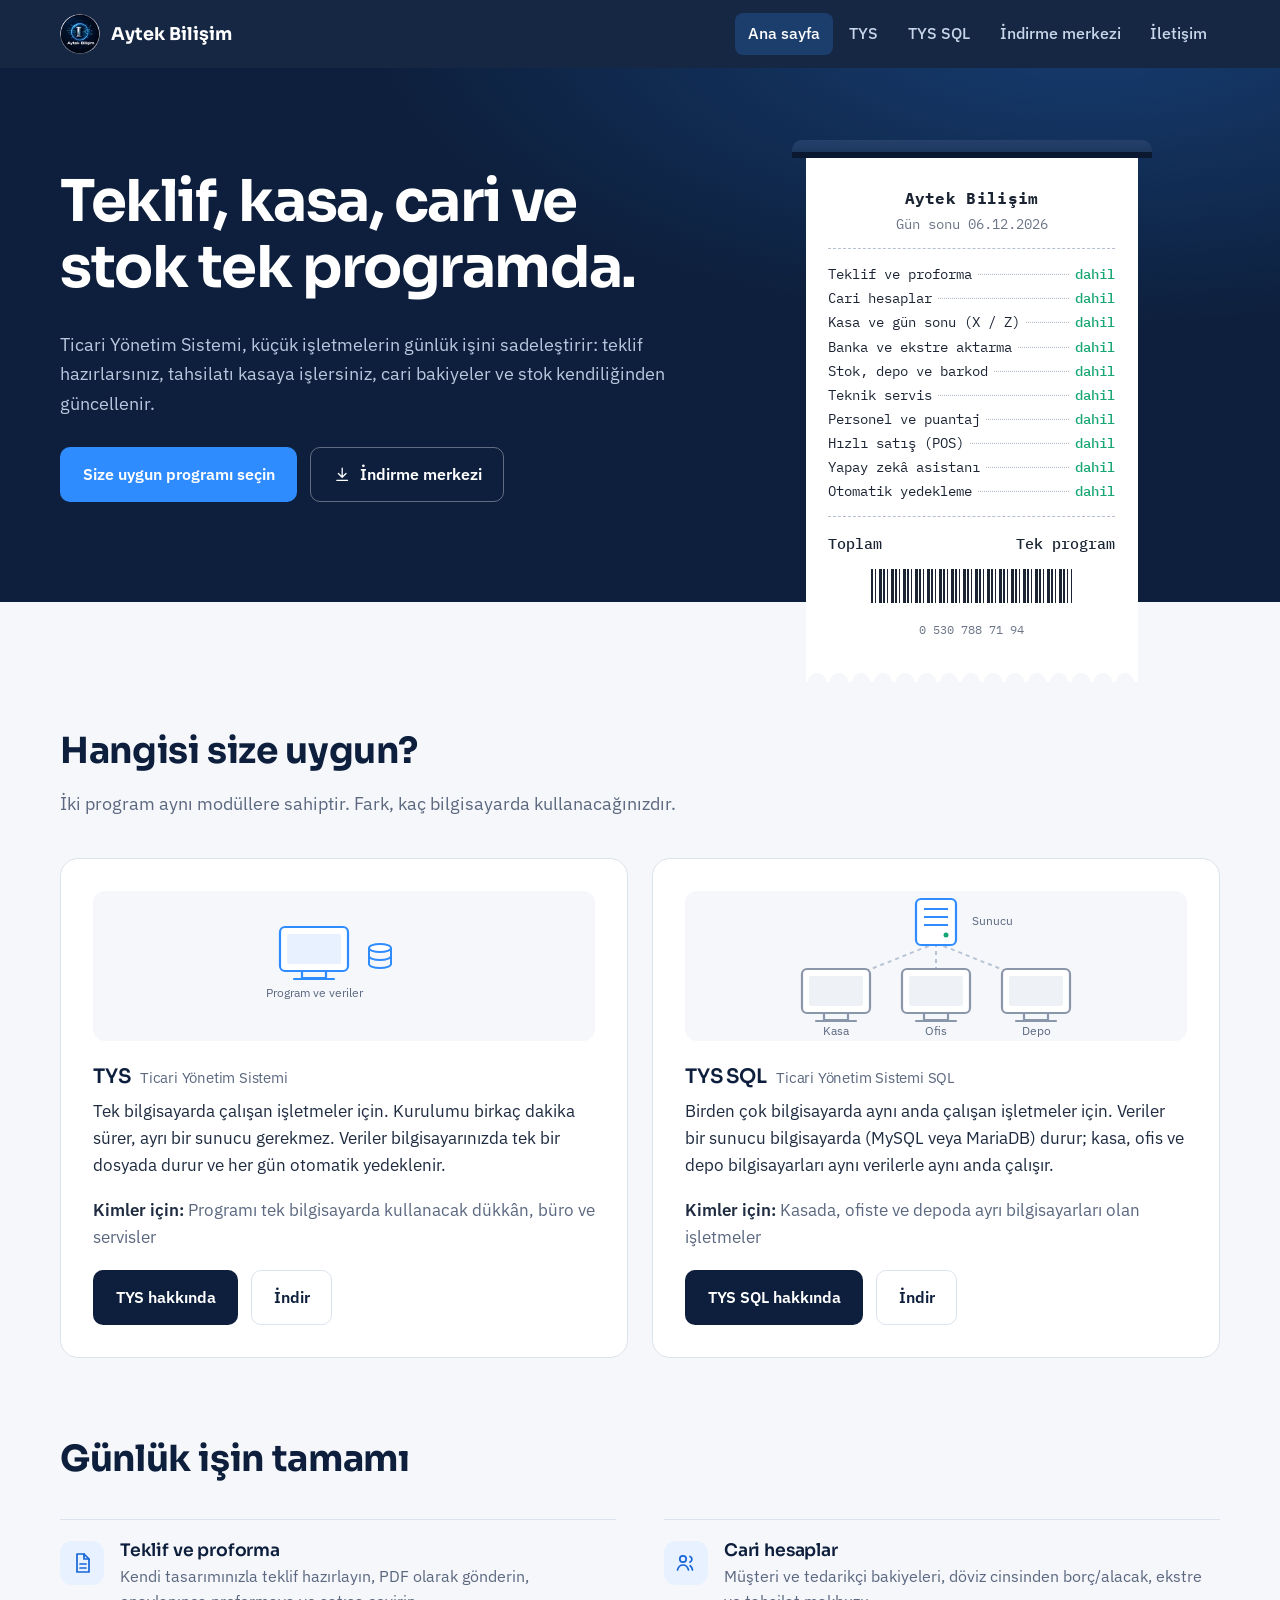
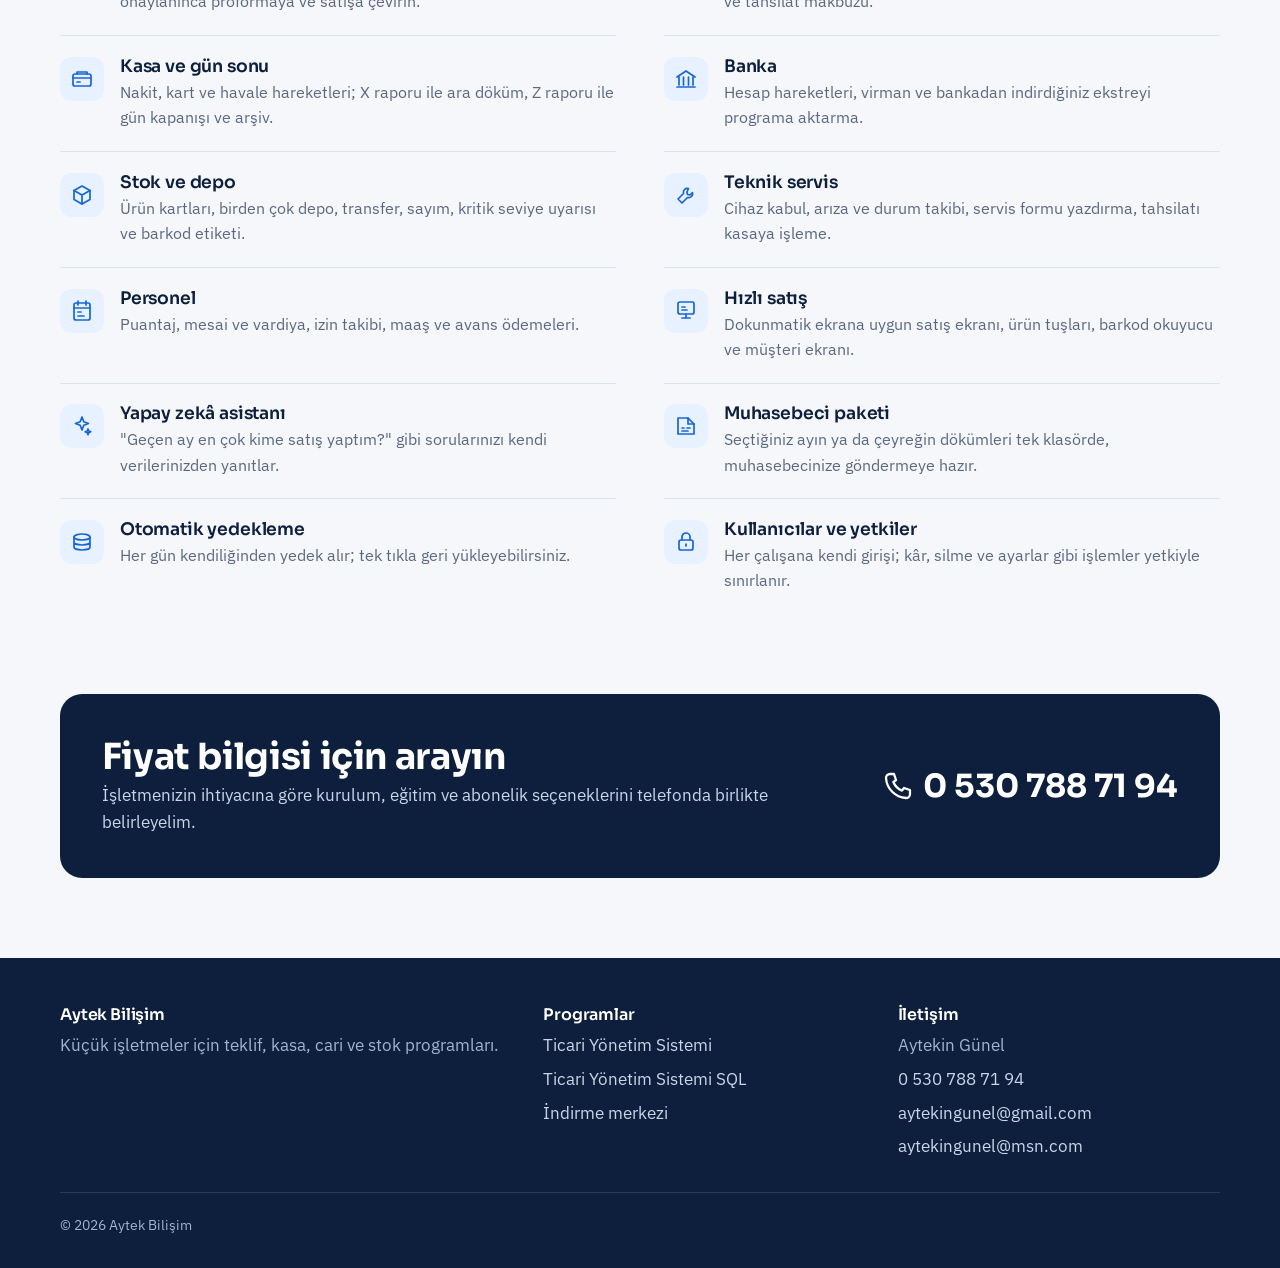
==== index.html @ d5626359 "Add files via upload" ====
<!DOCTYPE html>
<html lang="tr">
<head>
<meta charset="utf-8">
<meta name="viewport" content="width=device-width, initial-scale=1">
<title>Aytek Bilişim · TYS ve TYS SQL</title>
<meta name="description" content="Küçük işletmeler için teklif, cari, kasa, banka, stok, teknik servis ve personel programı. Tek bilgisayar için TYS, birden çok bilgisayar için TYS SQL.">
<meta property="og:title" content="Aytek Bilişim · TYS ve TYS SQL">
<meta property="og:description" content="Küçük işletmeler için teklif, cari, kasa, banka, stok, teknik servis ve personel programı. Tek bilgisayar için TYS, birden çok bilgisayar için TYS SQL.">
<meta property="og:image" content="assets/img/aytek-logo.webp">
<link rel="icon" href="assets/img/favicon.png">
<link rel="preconnect" href="https://fonts.googleapis.com">
<link rel="preconnect" href="https://fonts.gstatic.com" crossorigin>
<link href="https://fonts.googleapis.com/css2?family=IBM+Plex+Mono:wght@400;500&family=IBM+Plex+Sans:wght@400;500;600&family=Sora:wght@600;700&display=swap" rel="stylesheet">
<link rel="stylesheet" href="assets/css/site.css">
</head>
<body data-sayfa="ana">
<a class="gizli" href="#icerik">İçeriğe geç</a>
<header class="ust" id="ust"></header>
<main id="icerik"><div class="kap durum-kutu">Yükleniyor…</div></main>
<footer class="alt-bilgi" id="alt"></footer>
<script src="assets/js/site.js"></script>
</body>
</html>
---- assets/css/site.css ----
/* Aytek Bilişim — TYS / TYS SQL tanıtım sitesi
   Renkler logodan: lacivert zemin, parıltı mavisi, çelik çember. */
:root {
  --murekkep: #0D1F3C;      /* koyu lacivert: başlıklar, giriş zemini */
  --murekkep-2: #16305A;
  --mavi: #2F8CFF;          /* logo parıltısı: bağlantılar, vurgu */
  --mavi-koyu: #1665D8;
  --celik: #8A97AA;         /* logo çemberi: ikincil metin, çizgiler */
  --kagit: #F5F7FA;         /* sayfa zemini */
  --beyaz: #FFFFFF;
  --onay: #17A673;
  --cizgi: #DDE3EC;
  --metin: #1E2B40;
  --soluk: #5B6880;

  --baslik: "Sora", "Segoe UI", system-ui, sans-serif;
  --govde: "IBM Plex Sans", "Segoe UI", system-ui, sans-serif;
  --fis: "IBM Plex Mono", "Consolas", ui-monospace, monospace;

  --olcek-1: clamp(2.1rem, 1.4rem + 3vw, 3.6rem);   /* giriş başlığı */
  --olcek-2: clamp(1.6rem, 1.2rem + 1.6vw, 2.25rem);/* bölüm başlığı */
  --olcek-3: 1.25rem;
  --sutun: 1160px;
}

*, *::before, *::after { box-sizing: border-box; }
html { scroll-behavior: smooth; }
body {
  margin: 0; background: var(--kagit); color: var(--metin);
  font-family: var(--govde); font-size: 1.0625rem; line-height: 1.6;
  -webkit-font-smoothing: antialiased;
}
img { max-width: 100%; display: block; }
a { color: var(--mavi-koyu); text-underline-offset: 3px; }
a:hover { color: var(--murekkep); }
:focus-visible { outline: 3px solid var(--mavi); outline-offset: 3px; border-radius: 4px; }
h1, h2, h3 { font-family: var(--baslik); color: var(--murekkep); line-height: 1.15; margin: 0 0 .5em; letter-spacing: -.01em; }
h1 { font-size: var(--olcek-1); font-weight: 700; letter-spacing: -.025em; }
h2 { font-size: var(--olcek-2); font-weight: 700; }
h3 { font-size: var(--olcek-3); font-weight: 600; }
p { margin: 0 0 1em; max-width: 68ch; }
.kap { width: min(100% - 2.5rem, var(--sutun)); margin-inline: auto; }
.gizli { position: absolute !important; width: 1px; height: 1px; overflow: hidden; clip: rect(0 0 0 0); }

/* ── Üst menü ─────────────────────────────────────────── */
.ust { position: sticky; top: 0; z-index: 20; background: rgba(13, 31, 60, .96); backdrop-filter: blur(8px); }
.ust .kap { display: flex; align-items: center; gap: 1.5rem; min-height: 68px; }
.marka { display: flex; align-items: center; gap: .7rem; color: #fff; text-decoration: none; font-family: var(--baslik); font-weight: 700; font-size: 1.1rem; }
.marka img { width: 40px; height: 40px; border-radius: 50%; }
.marka:hover { color: #fff; }
.menu { margin-left: auto; display: flex; gap: .25rem; list-style: none; padding: 0; margin-block: 0; }
.menu a { display: block; color: #C9D6EA; text-decoration: none; padding: .5rem .8rem; border-radius: 8px; font-weight: 500; font-size: .98rem; }
.menu a:hover { color: #fff; background: rgba(255,255,255,.08); }
.menu a[aria-current="page"] { color: #fff; background: rgba(47,140,255,.22); }
.menu-ac { display: none; margin-left: auto; background: none; border: 1px solid rgba(255,255,255,.3); color: #fff; border-radius: 8px; padding: .45rem .8rem; font: inherit; cursor: pointer; }

/* ── Giriş (ana sayfa): koyu zemin + fiş ─────────────── */
.giris { background: radial-gradient(1200px 520px at 85% -10%, rgba(47,140,255,.28), transparent 60%), var(--murekkep); color: #DCE6F5; overflow-x: clip; }
.giris .kap { display: grid; grid-template-columns: 1.1fr .9fr; gap: 3.5rem; align-items: center; padding-block: 4.5rem 0; }
.giris h1 { color: #fff; max-width: 15ch; }
.giris p { font-size: 1.15rem; color: #B9C8DF; }
.giris .dugmeler { display: flex; flex-wrap: wrap; gap: .8rem; margin-top: 1.8rem; padding-bottom: 4.5rem; }

.dugme { display: inline-flex; align-items: center; gap: .55rem; padding: .85rem 1.35rem; border-radius: 10px; font-weight: 600; text-decoration: none; border: 1.5px solid transparent; font-size: 1rem; }
.dugme-ana { background: var(--mavi); color: #fff; }
.dugme-ana:hover { background: #4C9DFF; color: #fff; }
.dugme-hayalet { color: #fff; border-color: rgba(255,255,255,.35); }
.dugme-hayalet:hover { color: #fff; border-color: #fff; }
.dugme-acik { background: var(--murekkep); color: #fff; }
.dugme-acik:hover { background: var(--murekkep-2); color: #fff; }
.dugme-cizgi { color: var(--murekkep); border-color: var(--cizgi); background: #fff; }
.dugme-cizgi:hover { border-color: var(--murekkep); color: var(--murekkep); }
.dugme svg { width: 1.15em; height: 1.15em; }

/* Fiş yazıcısı ağzı ve fiş */
/* Fiş yazıcının ağzından sarkar ve alttaki açık zemine taşar: tırtıklı kenar yırtık kâğıt gibi görünür */
.yazici { position: relative; z-index: 2; align-self: end; justify-self: center; width: min(100%, 360px); margin-bottom: -80px; }
.yazici::before { content: ""; display: block; height: 18px; border-radius: 10px 10px 0 0; background: linear-gradient(#24406B, #1A3358); box-shadow: inset 0 -6px 0 #0A1830; }
.fis {
  position: relative; margin: 0 14px; padding: 1.6rem 1.4rem 2.6rem; background: #fff; color: #1B2433;
  font-family: var(--fis); font-size: .86rem; line-height: 1.75;
  --dis: 9px;
  -webkit-mask: radial-gradient(circle var(--dis) at 50% 100%, transparent 98%, #000) 0 100% / 22px 100% repeat-x;
          mask: radial-gradient(circle var(--dis) at 50% 100%, transparent 98%, #000) 0 100% / 22px 100% repeat-x;
  box-shadow: 0 30px 60px -20px rgba(0,0,0,.5);
  transform-origin: top center;
}
.fis-ust { text-align: center; border-bottom: 1px dashed #B7C0CE; padding-bottom: .8rem; margin-bottom: .8rem; }
.fis-ust strong { display: block; font-size: 1rem; letter-spacing: .02em; }
.fis-ust span { color: #6B7587; }
.fis-satir { display: flex; align-items: baseline; gap: .4rem; }
.fis-satir .ad { white-space: nowrap; overflow: hidden; text-overflow: ellipsis; }
.fis-satir .noktalar { flex: 1; border-bottom: 1.5px dotted #A9B3C2; transform: translateY(-.3em); min-width: 1rem; }
.fis-satir .deger { color: var(--onay); font-weight: 500; }
.fis-toplam { display: flex; justify-content: space-between; border-top: 1px dashed #B7C0CE; margin-top: .8rem; padding-top: .8rem; font-weight: 500; font-size: .95rem; }
.fis-alt { text-align: center; margin-top: 1rem; color: #6B7587; font-size: .78rem; }
.barkod { height: 34px; margin: .8rem auto 0; width: 70%; background: repeating-linear-gradient(90deg, #1B2433 0 2px, transparent 2px 4px, #1B2433 4px 5px, transparent 5px 8px, #1B2433 8px 11px, transparent 11px 12px); }

@media (prefers-reduced-motion: no-preference) {
  .fis { animation: yazdir 1.6s cubic-bezier(.2,.7,.2,1) .2s both; }
  @keyframes yazdir { from { clip-path: inset(0 0 100% 0); transform: translateY(-12px); } to { clip-path: inset(0 0 0 0); transform: none; } }
}

/* ── Bölümler ─────────────────────────────────────────── */
.bolum { padding-block: 5rem; }
.giris + .bolum { padding-top: 8rem; }
.bolum-fiyat { padding-top: 0; }
.bolum-baslik { max-width: 46rem; margin-bottom: 2.5rem; }
.bolum-baslik p { color: var(--soluk); font-size: 1.1rem; }

/* Hangisi size uygun: iki ürün, çizimle */
.secim { display: grid; grid-template-columns: 1fr 1fr; gap: 1.5rem; }
.secenek { background: #fff; border: 1px solid var(--cizgi); border-radius: 18px; padding: 2rem; display: flex; flex-direction: column; }
.secenek-cizim { height: 150px; margin-bottom: 1.5rem; border-radius: 12px; background: var(--kagit); display: grid; place-items: center; }
.secenek-cizim svg { width: 100%; height: 100%; }
.secenek .uygun { color: var(--soluk); margin-bottom: 1.2rem; }
.secenek .uygun b { color: var(--metin); font-weight: 600; }
.secenek .alt { margin-top: auto; display: flex; gap: .8rem; flex-wrap: wrap; }
.urun-ad { display: flex; align-items: baseline; gap: .6rem; }
.urun-ad small { font-family: var(--govde); font-weight: 400; color: var(--soluk); font-size: .95rem; }

/* Modüller: iki sütunlu sade liste, simgeli */
.moduller { display: grid; grid-template-columns: repeat(2, 1fr); gap: 0 3rem; }
.modul { display: grid; grid-template-columns: 44px 1fr; gap: 1rem; padding: 1.3rem 0; border-top: 1px solid var(--cizgi); }
.modul-simge { width: 44px; height: 44px; border-radius: 12px; background: #E8F1FF; color: var(--mavi-koyu); display: grid; place-items: center; }
.modul-simge svg { width: 24px; height: 24px; }
.modul h3 { font-size: 1.08rem; margin-bottom: .2rem; }
.modul p { color: var(--soluk); margin: 0; font-size: .98rem; }

/* Fiyat bandı */
.fiyat { background: var(--murekkep); color: #C9D6EA; border-radius: 22px; padding: 2.6rem; display: grid; grid-template-columns: 1fr auto; gap: 2rem; align-items: center; }
.fiyat h2 { color: #fff; margin-bottom: .3rem; }
.fiyat p { margin: 0; }
.fiyat .tel { font-family: var(--baslik); font-size: clamp(1.4rem, 1rem + 1.5vw, 2rem); font-weight: 700; color: #fff; text-decoration: none; white-space: nowrap; display: inline-flex; align-items: center; gap: .6rem; }
.fiyat .tel:hover { color: #9CC6FF; }
.fiyat .tel svg { width: 1em; height: 1em; }

/* ── Ürün sayfası ─────────────────────────────────────── */
.urun-giris { background: var(--murekkep); color: #C9D6EA; }
.urun-giris .kap { display: grid; grid-template-columns: 1fr 340px; gap: 3rem; align-items: center; padding-block: 3.8rem; }
.urun-giris h1 { color: #fff; margin-bottom: .2rem; }
.urun-giris .tam { color: #9FB4D3; font-size: 1.1rem; margin-bottom: 1rem; }
.urun-giris .slogan { color: #fff; font-size: 1.25rem; font-weight: 500; }
.urun-giris .dugmeler { display: flex; gap: .8rem; flex-wrap: wrap; margin-top: 1.6rem; }
.urun-giris .secenek-cizim { background: rgba(255,255,255,.06); height: 200px; margin: 0; }

.ozellikler { display: grid; grid-template-columns: repeat(3, 1fr); gap: 2.5rem; }
.ozellik h3 { padding-bottom: .6rem; border-bottom: 2px solid var(--murekkep); }
.ozellik ul { list-style: none; padding: 0; margin: 0; }
.ozellik li { position: relative; padding: .55rem 0 .55rem 1.8rem; border-bottom: 1px solid var(--cizgi); }
.ozellik li::before { content: ""; position: absolute; left: 0; top: .95rem; width: 1.05rem; height: .6rem; border-left: 2.5px solid var(--onay); border-bottom: 2.5px solid var(--onay); transform: rotate(-45deg); }

.iki-sutun { display: grid; grid-template-columns: 1fr 1fr; gap: 3rem; align-items: start; }
.gereksinim { background: #fff; border: 1px solid var(--cizgi); border-radius: 16px; padding: 1.8rem; }
.gereksinim ul { margin: 0; padding-left: 1.2rem; }
.gereksinim li { margin: .35rem 0; }
.sss details { border-bottom: 1px solid var(--cizgi); }
.sss summary { cursor: pointer; padding: 1rem 2rem 1rem 0; font-weight: 600; color: var(--murekkep); list-style: none; position: relative; }
.sss summary::-webkit-details-marker { display: none; }
.sss summary::after { content: "+"; position: absolute; right: .2rem; top: .75rem; font-size: 1.4rem; color: var(--mavi-koyu); transition: transform .2s; }
.sss details[open] summary::after { transform: rotate(45deg); }
.sss details p { color: var(--soluk); margin: 0 0 1rem; }

.galeri { display: grid; grid-template-columns: repeat(auto-fill, minmax(260px, 1fr)); gap: 1.2rem; }
.galeri figure { margin: 0; background: #fff; border: 1px solid var(--cizgi); border-radius: 14px; overflow: hidden; }
.galeri img { width: 100%; aspect-ratio: 16 / 10; object-fit: cover; cursor: zoom-in; }
.galeri figcaption { padding: .7rem 1rem; color: var(--soluk); font-size: .95rem; }
.videolar { display: grid; grid-template-columns: repeat(auto-fill, minmax(420px, 1fr)); gap: 1.4rem; }
.video { margin: 0; background: #fff; border: 1px solid var(--cizgi); border-radius: 14px; overflow: hidden; }
.video-kutu { position: relative; aspect-ratio: 16 / 9; background: var(--murekkep); }
.video-kutu iframe, .video-kutu video { position: absolute; inset: 0; width: 100%; height: 100%; border: 0; }
.video figcaption { padding: .7rem 1rem; color: var(--soluk); font-size: .95rem; }
@media (max-width: 520px) { .videolar { grid-template-columns: 1fr; } }
.buyuk { position: fixed; inset: 0; background: rgba(8,16,32,.88); display: grid; place-items: center; z-index: 50; padding: 2rem; cursor: zoom-out; }
.buyuk img { max-height: 90vh; border-radius: 10px; }

/* ── İndirme merkezi ──────────────────────────────────── */
.sayfa-baslik { background: var(--murekkep); color: #C9D6EA; padding-block: 3.2rem; }
.sayfa-baslik h1 { color: #fff; }
.sayfa-baslik p { margin: 0; font-size: 1.1rem; }
.indirme-grup + .indirme-grup { margin-top: 3rem; }
.indirme-grup h2 { display: flex; align-items: center; gap: .8rem; }
.indirme-grup h2 img { width: 40px; height: 40px; }
.indirme { display: grid; grid-template-columns: 52px 1fr auto; gap: 1.2rem; align-items: center; background: #fff; border: 1px solid var(--cizgi); border-radius: 14px; padding: 1.2rem 1.4rem; }
.indirme + .indirme { margin-top: .8rem; }
.indirme-simge { width: 52px; height: 52px; border-radius: 12px; display: grid; place-items: center; background: #E8F1FF; color: var(--mavi-koyu); }
.indirme-simge svg { width: 26px; height: 26px; }
.indirme h3 { margin: 0 0 .15rem; font-size: 1.1rem; }
.indirme p { margin: 0; color: var(--soluk); font-size: .97rem; }
.indirme .surum { display: inline-block; margin-left: .5rem; font-size: .85rem; font-weight: 500; color: var(--mavi-koyu); background: #E8F1FF; padding: .05rem .5rem; border-radius: 6px; vertical-align: .1em; }
.yakinda { color: var(--soluk); font-style: italic; white-space: nowrap; }

.surumler { list-style: none; padding: 0; margin: 0; border-left: 2px solid var(--cizgi); }
.surumler > li { position: relative; padding: 0 0 2rem 1.8rem; }
.surumler > li::before { content: ""; position: absolute; left: -7px; top: .45rem; width: 12px; height: 12px; border-radius: 50%; background: var(--mavi); box-shadow: 0 0 0 4px var(--kagit); }
.surumler h3 { margin-bottom: .2rem; }
.surumler .tarih { color: var(--soluk); font-size: .95rem; margin-bottom: .5rem; }
.surumler ul { margin: 0; padding-left: 1.2rem; }
.surumler ul li { margin: .25rem 0; }

/* ── İletişim ─────────────────────────────────────────── */
.iletisim { display: grid; grid-template-columns: auto 1fr; gap: 2.5rem; align-items: center; background: #fff; border: 1px solid var(--cizgi); border-radius: 22px; padding: 2.5rem; }
.iletisim img { width: 150px; height: 150px; border-radius: 50%; box-shadow: 0 10px 30px -10px rgba(13,31,60,.5); }
.iletisim .kisi { font-size: 1.15rem; color: var(--soluk); margin-bottom: 1.2rem; }
.iletisim ul { list-style: none; padding: 0; margin: 0; display: grid; gap: .8rem; }
.iletisim li a { display: inline-flex; align-items: center; gap: .7rem; font-size: 1.1rem; text-decoration: none; font-weight: 500; }
.iletisim li svg { width: 22px; height: 22px; color: var(--mavi-koyu); }

/* ── Alt bilgi ────────────────────────────────────────── */
.alt-bilgi { background: var(--murekkep); color: #9FB4D3; padding-block: 3rem 2rem; }
.alt-bilgi .kap { display: grid; grid-template-columns: 1.4fr 1fr 1fr; gap: 2rem; }
.alt-bilgi h3 { color: #fff; font-size: 1rem; }
.alt-bilgi a { color: #C9D6EA; text-decoration: none; }
.alt-bilgi a:hover { color: #fff; text-decoration: underline; }
.alt-bilgi ul { list-style: none; padding: 0; margin: 0; display: grid; gap: .4rem; }
.alt-bilgi .telif { grid-column: 1 / -1; border-top: 1px solid rgba(255,255,255,.12); padding-top: 1.2rem; font-size: .9rem; }

/* ── Yükleniyor / hata ───────────────────────────────── */
.durum-kutu { padding: 3rem 0; color: var(--soluk); }

/* ── Mobil ────────────────────────────────────────────── */
@media (max-width: 900px) {
  .giris .kap, .urun-giris .kap, .secim, .iki-sutun, .fiyat, .iletisim { grid-template-columns: 1fr; }
  .giris .kap { padding-top: 3rem; gap: 2rem; }
  .giris .dugmeler { padding-bottom: 0; }
  .yazici { margin-top: 1rem; margin-bottom: -60px; }
  .giris + .bolum { padding-top: 6rem; }
  .moduller, .ozellikler { grid-template-columns: 1fr; }
  .alt-bilgi .kap { grid-template-columns: 1fr; }
  .menu-ac { display: inline-block; }
  .menu { display: none; position: absolute; top: 68px; left: 0; right: 0; flex-direction: column; background: var(--murekkep); padding: .8rem 1.2rem 1.2rem; }
  .menu.acik { display: flex; }
  .indirme { grid-template-columns: 44px 1fr; }
  .indirme .dugme, .indirme .yakinda { grid-column: 1 / -1; justify-self: start; }
  .iletisim { text-align: left; }
}
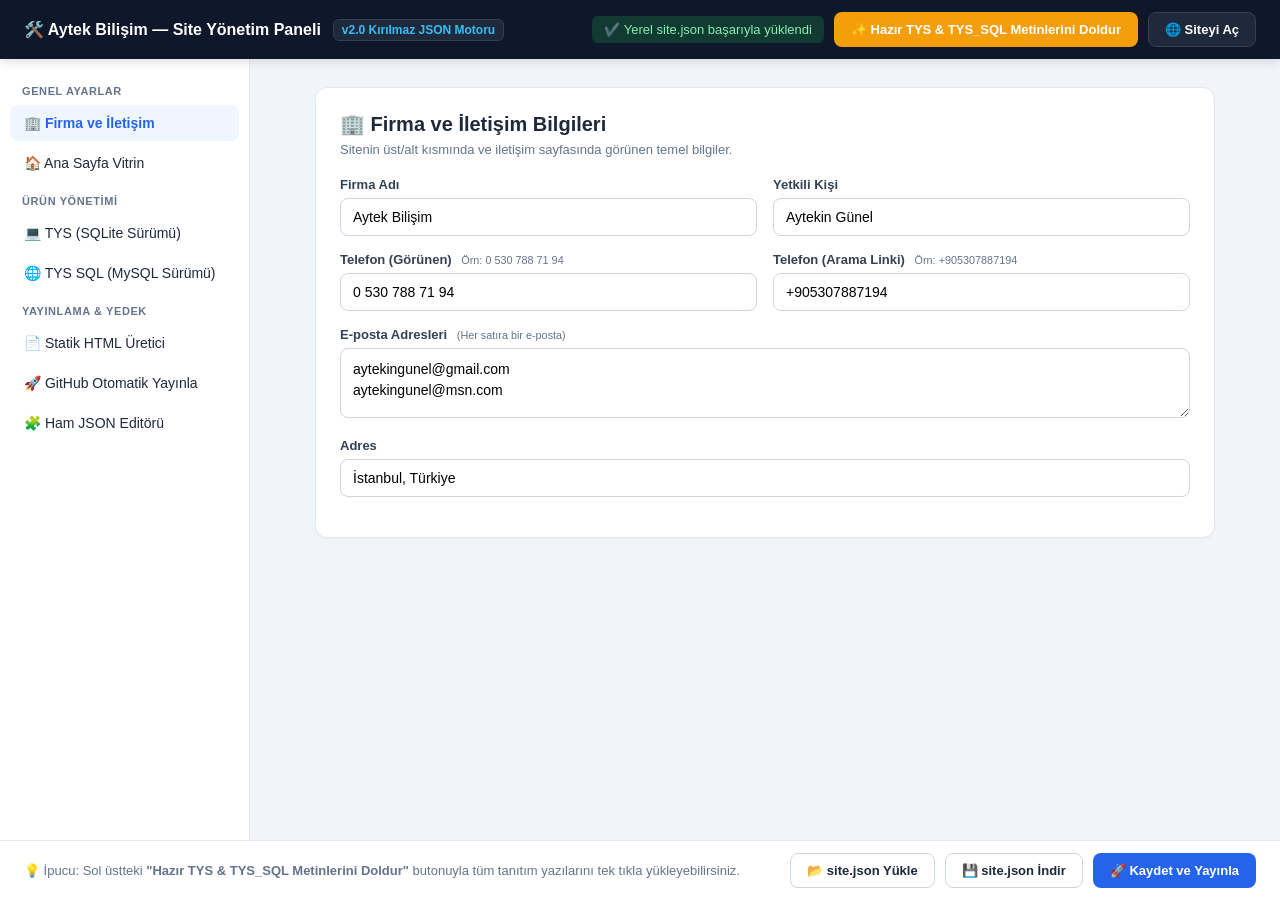
==== commit 08fc3135: "Update index.html" ====
--- a/index.html
+++ b/index.html
@@ -1,24 +1,902 @@
 <!DOCTYPE html>
 <html lang="tr">
 <head>
-<meta charset="utf-8">
-<meta name="viewport" content="width=device-width, initial-scale=1">
-<title>Aytek Bilişim · TYS ve TYS SQL</title>
-<meta name="description" content="Küçük işletmeler için teklif, cari, kasa, banka, stok, teknik servis ve personel programı. Tek bilgisayar için TYS, birden çok bilgisayar için TYS SQL.">
-<meta property="og:title" content="Aytek Bilişim · TYS ve TYS SQL">
-<meta property="og:description" content="Küçük işletmeler için teklif, cari, kasa, banka, stok, teknik servis ve personel programı. Tek bilgisayar için TYS, birden çok bilgisayar için TYS SQL.">
-<meta property="og:image" content="assets/img/aytek-logo.webp">
-<link rel="icon" href="assets/img/favicon.png">
-<link rel="preconnect" href="https://fonts.googleapis.com">
-<link rel="preconnect" href="https://fonts.gstatic.com" crossorigin>
-<link href="https://fonts.googleapis.com/css2?family=IBM+Plex+Mono:wght@400;500&family=IBM+Plex+Sans:wght@400;500;600&family=Sora:wght@600;700&display=swap" rel="stylesheet">
-<link rel="stylesheet" href="assets/css/site.css">
+  <meta charset="UTF-8" />
+  <meta name="viewport" content="width=device-width, initial-scale=1.0" />
+  <title>Aytek Bilişim | Gelişmiş Site Yönetim Paneli</title>
+  <style>
+    :root {
+      --bg: #f1f5f9;
+      --card: #ffffff;
+      --nav: #0f172a;
+      --primary: #2563eb;
+      --primary-hover: #1d4ed8;
+      --success: #16a34a;
+      --warning: #d97706;
+      --danger: #dc2626;
+      --text: #1e293b;
+      --muted: #64748b;
+      --border: #e2e8f0;
+    }
+    * { box-sizing: border-box; margin: 0; padding: 0; }
+    body {
+      font-family: -apple-system, BlinkMacSystemFont, "Segoe UI", Roboto, sans-serif;
+      background: var(--bg);
+      color: var(--text);
+      display: flex;
+      flex-direction: column;
+      height: 100vh;
+      overflow: hidden;
+    }
+    /* Üst Bar */
+    header {
+      background: var(--nav);
+      color: #fff;
+      padding: 12px 24px;
+      display: flex;
+      align-items: center;
+      justify-content: space-between;
+      box-shadow: 0 2px 10px rgba(0,0,0,0.15);
+      z-index: 10;
+    }
+    .brand {
+      display: flex;
+      align-items: center;
+      gap: 12px;
+      font-weight: 700;
+      font-size: 16px;
+    }
+    .brand span.badge {
+      background: #1e293b;
+      border: 1px solid #334155;
+      color: #38bdf8;
+      font-size: 12px;
+      padding: 3px 8px;
+      border-radius: 6px;
+    }
+    .top-actions {
+      display: flex;
+      align-items: center;
+      gap: 10px;
+    }
+    #statusBanner {
+      font-size: 13px;
+      padding: 6px 12px;
+      border-radius: 6px;
+      background: #1e293b;
+      color: #cbd5e1;
+    }
+    #statusBanner.ok { background: rgba(22, 163, 74, 0.25); color: #86efac; }
+    #statusBanner.err { background: rgba(220, 38, 38, 0.25); color: #fca5a5; }
+    #statusBanner.warn { background: rgba(217, 119, 6, 0.25); color: #fcd34d; }
+
+    /* Ana Gövde */
+    .workspace {
+      display: flex;
+      flex: 1;
+      overflow: hidden;
+    }
+    /* Sol Menü */
+    aside {
+      width: 250px;
+      background: #fff;
+      border-right: 1px solid var(--border);
+      padding: 16px 10px;
+      display: flex;
+      flex-direction: column;
+      gap: 4px;
+      overflow-y: auto;
+    }
+    .nav-group-title {
+      font-size: 11px;
+      text-transform: uppercase;
+      letter-spacing: 0.6px;
+      color: var(--muted);
+      padding: 10px 12px 4px;
+      font-weight: 700;
+    }
+    .nav-btn {
+      border: none;
+      background: transparent;
+      text-align: left;
+      padding: 10px 14px;
+      border-radius: 8px;
+      font-size: 14px;
+      color: var(--text);
+      cursor: pointer;
+      display: flex;
+      align-items: center;
+      gap: 8px;
+      transition: all 0.15s;
+    }
+    .nav-btn:hover { background: #f8fafc; }
+    .nav-btn.active {
+      background: #eff6ff;
+      color: var(--primary);
+      font-weight: 600;
+    }
+
+    /* İçerik Alanı */
+    main {
+      flex: 1;
+      padding: 28px 36px;
+      overflow-y: auto;
+    }
+    .tab-pane {
+      display: none;
+      max-width: 900px;
+      margin: 0 auto;
+    }
+    .tab-pane.active { display: block; }
+    .card {
+      background: var(--card);
+      border: 1px solid var(--border);
+      border-radius: 12px;
+      padding: 24px;
+      margin-bottom: 20px;
+      box-shadow: 0 1px 3px rgba(0,0,0,0.03);
+    }
+    .card h2 {
+      font-size: 20px;
+      margin-bottom: 6px;
+      display: flex;
+      align-items: center;
+      gap: 8px;
+    }
+    .card p.desc {
+      color: var(--muted);
+      font-size: 13px;
+      margin-bottom: 20px;
+    }
+    .form-group { margin-bottom: 16px; }
+    .form-row {
+      display: grid;
+      grid-template-columns: 1fr 1fr;
+      gap: 16px;
+    }
+    label {
+      display: block;
+      font-weight: 600;
+      font-size: 13px;
+      margin-bottom: 6px;
+      color: #334155;
+    }
+    label small {
+      font-weight: 400;
+      color: var(--muted);
+      margin-left: 6px;
+    }
+    input[type="text"], input[type="password"], textarea {
+      width: 100%;
+      padding: 10px 12px;
+      border: 1px solid #cbd5e1;
+      border-radius: 8px;
+      font-size: 14px;
+      font-family: inherit;
+      transition: border 0.15s;
+    }
+    input:focus, textarea:focus {
+      outline: none;
+      border-color: var(--primary);
+      box-shadow: 0 0 0 3px rgba(37, 99, 235, 0.12);
+    }
+    textarea { resize: vertical; min-height: 110px; line-height: 1.5; }
+    textarea.tall { min-height: 220px; }
+
+    /* Emoji Hızlı Ekleme Çubuğu */
+    .emoji-bar {
+      display: flex;
+      flex-wrap: wrap;
+      gap: 6px;
+      margin-bottom: 8px;
+      background: #f8fafc;
+      padding: 6px 10px;
+      border-radius: 8px;
+      border: 1px dashed #cbd5e1;
+      align-items: center;
+    }
+    .emoji-bar span { font-size: 12px; color: var(--muted); margin-right: 4px; }
+    .emoji-chip {
+      border: 1px solid #e2e8f0;
+      background: #fff;
+      border-radius: 6px;
+      padding: 3px 7px;
+      cursor: pointer;
+      font-size: 14px;
+    }
+    .emoji-chip:hover { background: #eff6ff; border-color: #93c5fd; }
+
+    /* Alt Bar */
+    footer {
+      background: #fff;
+      border-top: 1px solid var(--border);
+      padding: 12px 24px;
+      display: flex;
+      justify-content: space-between;
+      align-items: center;
+      z-index: 10;
+    }
+    .btn {
+      border: 1px solid transparent;
+      padding: 9px 16px;
+      border-radius: 8px;
+      font-size: 13px;
+      font-weight: 600;
+      cursor: pointer;
+      display: inline-flex;
+      align-items: center;
+      gap: 6px;
+      transition: all 0.15s;
+      text-decoration: none;
+    }
+    .btn-outline {
+      background: #fff;
+      border-color: #cbd5e1;
+      color: var(--text);
+    }
+    .btn-outline:hover { background: #f8fafc; }
+    .btn-primary {
+      background: var(--primary);
+      color: #fff;
+    }
+    .btn-primary:hover { background: var(--primary-hover); }
+    .btn-success {
+      background: var(--success);
+      color: #fff;
+    }
+    .btn-warning {
+      background: #f59e0b;
+      color: #fff;
+    }
+    .preview-box {
+      background: #0f172a;
+      color: #f8fafc;
+      padding: 18px;
+      border-radius: 10px;
+      white-space: pre-line;
+      line-height: 1.6;
+      font-size: 14px;
+      margin-top: 10px;
+    }
+  </style>
 </head>
-<body data-sayfa="ana">
-<a class="gizli" href="#icerik">İçeriğe geç</a>
-<header class="ust" id="ust"></header>
-<main id="icerik"><div class="kap durum-kutu">Yükleniyor…</div></main>
-<footer class="alt-bilgi" id="alt"></footer>
-<script src="assets/js/site.js"></script>
+<body>
+
+  <!-- ÜST BAR -->
+  <header>
+    <div class="brand">
+      <span>🛠️ Aytek Bilişim — Site Yönetim Paneli</span>
+      <span class="badge">v2.0 Kırılmaz JSON Motoru</span>
+    </div>
+    <div class="top-actions">
+      <div id="statusBanner">Hazır</div>
+      <button class="btn btn-warning" onclick="hazirMetinleriUygula()" title="TYS ve TYS_SQL için hazırlanan profesyonel tanıtım metinlerini otomatik doldurur">
+        ✨ Hazır TYS & TYS_SQL Metinlerini Doldur
+      </button>
+      <a href="../index.html" target="_blank" class="btn btn-outline" style="background:#1e293b; color:#fff; border-color:#334155;">
+        🌐 Siteyi Aç
+      </a>
+    </div>
+  </header>
+
+  <!-- ANA ÇALIŞMA ALANI -->
+  <div class="workspace">
+    <!-- SOL MENÜ -->
+    <aside>
+      <div class="nav-group-title">Genel Ayarlar</div>
+      <button class="nav-btn active" onclick="sekmeAc('tab-firma', this)">🏢 Firma ve İletişim</button>
+      <button class="nav-btn" onclick="sekmeAc('tab-anasayfa', this)">🏠 Ana Sayfa Vitrin</button>
+
+      <div class="nav-group-title">Ürün Yönetimi</div>
+      <button class="nav-btn" onclick="sekmeAc('tab-tys', this)">💻 TYS (SQLite Sürümü)</button>
+      <button class="nav-btn" onclick="sekmeAc('tab-tyssql', this)">🌐 TYS SQL (MySQL Sürümü)</button>
+
+      <div class="nav-group-title">Yayınlama & Yedek</div>
+      <button class="nav-btn" onclick="sekmeAc('tab-sayfalar', this)">📄 Statik HTML Üretici</button>
+      <button class="nav-btn" onclick="sekmeAc('tab-github', this)">🚀 GitHub Otomatik Yayınla</button>
+      <button class="nav-btn" onclick="sekmeAc('tab-json', this)">🧩 Ham JSON Editörü</button>
+    </aside>
+
+    <!-- SAĞ İÇERİK -->
+    <main>
+
+      <!-- 1. FİRMA VE İLETİŞİM -->
+      <div id="tab-firma" class="tab-pane active">
+        <div class="card">
+          <h2>🏢 Firma ve İletişim Bilgileri</h2>
+          <p class="desc">Sitenin üst/alt kısmında ve iletişim sayfasında görünen temel bilgiler.</p>
+          <div class="form-row">
+            <div class="form-group">
+              <label>Firma Adı</label>
+              <input type="text" id="f_ad" oninput="formdanVeriye()" />
+            </div>
+            <div class="form-group">
+              <label>Yetkili Kişi</label>
+              <input type="text" id="f_yetkili" oninput="formdanVeriye()" />
+            </div>
+          </div>
+          <div class="form-row">
+            <div class="form-group">
+              <label>Telefon (Görünen) <small>Örn: 0 530 788 71 94</small></label>
+              <input type="text" id="f_tel" oninput="formdanVeriye()" />
+            </div>
+            <div class="form-group">
+              <label>Telefon (Arama Linki) <small>Örn: +905307887194</small></label>
+              <input type="text" id="f_telLink" oninput="formdanVeriye()" />
+            </div>
+          </div>
+          <div class="form-group">
+            <label>E-posta Adresleri <small>(Her satıra bir e-posta)</small></label>
+            <textarea id="f_eposta" oninput="formdanVeriye()" style="min-height:70px;"></textarea>
+          </div>
+          <div class="form-group">
+            <label>Adres</label>
+            <input type="text" id="f_adres" oninput="formdanVeriye()" />
+          </div>
+        </div>
+      </div>
+
+      <!-- 2. ANA SAYFA -->
+      <div id="tab-anasayfa" class="tab-pane">
+        <div class="card">
+          <h2>🏠 Ana Sayfa Başlık ve Tanıtım</h2>
+          <p class="desc">Ziyaretçilerin siteye girdiğinde ilk gördüğü karşılama alanı.</p>
+          <div class="form-group">
+            <label>Üst Rozet Yazısı</label>
+            <input type="text" id="a_rozet" oninput="formdanVeriye()" />
+          </div>
+          <div class="form-group">
+            <label>Ana Başlık (H1)</label>
+            <input type="text" id="a_baslik" oninput="formdanVeriye()" />
+          </div>
+          <div class="form-group">
+            <label>Başlık Altı Çekici Tanıtım Yazısı</label>
+            <textarea id="a_altBaslik" oninput="formdanVeriye()"></textarea>
+          </div>
+          <div class="form-group">
+            <label>Öne Çıkan Maddeler <small>(Her satıra bir özellik)</small></label>
+            <textarea id="a_vurgular" oninput="formdanVeriye()"></textarea>
+          </div>
+        </div>
+      </div>
+
+      <!-- 3. TYS (SQLITE) -->
+      <div id="tab-tys" class="tab-pane">
+        <div class="card">
+          <h2>💻 TYS — Standart Sürüm (SQLite / Tek Bilgisayar)</h2>
+          <p class="desc">Tek bilgisayarda kurulumsuz çalışan SQLite versiyonunun tanıtım metinleri.</p>
+
+          <div class="form-row">
+            <div class="form-group">
+              <label>Ürün Başlığı</label>
+              <input type="text" id="tys_ad" oninput="formdanVeriye()" />
+            </div>
+            <div class="form-group">
+              <label>Sürüm</label>
+              <input type="text" id="tys_surum" oninput="formdanVeriye()" />
+            </div>
+          </div>
+
+          <div class="form-group">
+            <label>Kısa Alt Başlık (Sürüm Özeti)</label>
+            <input type="text" id="tys_kisaBaslik" oninput="formdanVeriye()" />
+          </div>
+
+          <div class="form-group">
+            <label>Başlık Altı Özet Metin (Kartlarda ve Üstte Görünür)</label>
+            <textarea id="tys_altYazi" oninput="formdanVeriye()"></textarea>
+          </div>
+
+          <div class="form-group">
+            <label>Detaylı Tanıtım Metni (Simgeli)</label>
+            <div class="emoji-bar">
+              <span>Simge Ekle:</span>
+              <button type="button" class="emoji-chip" onclick="simgeEkle('tys_aciklama','🚀 ')">🚀</button>
+              <button type="button" class="emoji-chip" onclick="simgeEkle('tys_aciklama','💼 ')">💼</button>
+              <button type="button" class="emoji-chip" onclick="simgeEkle('tys_aciklama','📄 ')">📄</button>
+              <button type="button" class="emoji-chip" onclick="simgeEkle('tys_aciklama','👥 ')">👥</button>
+              <button type="button" class="emoji-chip" onclick="simgeEkle('tys_aciklama','🏦 ')">🏦</button>
+              <button type="button" class="emoji-chip" onclick="simgeEkle('tys_aciklama','💰 ')">💰</button>
+              <button type="button" class="emoji-chip" onclick="simgeEkle('tys_aciklama','📦 ')">📦</button>
+              <button type="button" class="emoji-chip" onclick="simgeEkle('tys_aciklama','🛠️ ')">🛠️</button>
+              <button type="button" class="emoji-chip" onclick="simgeEkle('tys_aciklama','👨‍💼 ')">👨‍💼</button>
+              <button type="button" class="emoji-chip" onclick="simgeEkle('tys_aciklama','🛒 ')">🛒</button>
+              <button type="button" class="emoji-chip" onclick="simgeEkle('tys_aciklama','🔐 ')">🔐</button>
+              <button type="button" class="emoji-chip" onclick="simgeEkle('tys_aciklama','🧩 ')">🧩</button>
+              <button type="button" class="emoji-chip" onclick="simgeEkle('tys_aciklama','🤖 ')">🤖</button>
+            </div>
+            <textarea id="tys_aciklama" class="tall" oninput="formdanVeriye()"></textarea>
+          </div>
+
+          <div class="form-group">
+            <label>Modül Listesi <small>(Her satıra bir modül)</small></label>
+            <textarea id="tys_moduller" oninput="formdanVeriye()"></textarea>
+          </div>
+
+          <label>Canlı Görünüm Önizlemesi:</label>
+          <div id="tys_onizleme" class="preview-box"></div>
+        </div>
+      </div>
+
+      <!-- 4. TYS_SQL (MYSQL) -->
+      <div id="tab-tyssql" class="tab-pane">
+        <div class="card">
+          <h2>🌐 TYS_SQL — Kurumsal Sürüm (MySQL / Çoklu Kullanıcı)</h2>
+          <p class="desc">Ağ üzerinden birden fazla bilgisayarla çalışan MySQL versiyonunun tanıtım metinleri.</p>
+
+          <div class="form-row">
+            <div class="form-group">
+              <label>Ürün Başlığı</label>
+              <input type="text" id="sql_ad" oninput="formdanVeriye()" />
+            </div>
+            <div class="form-group">
+              <label>Sürüm</label>
+              <input type="text" id="sql_surum" oninput="formdanVeriye()" />
+            </div>
+          </div>
+
+          <div class="form-group">
+            <label>Kısa Alt Başlık (Sürüm Özeti)</label>
+            <input type="text" id="sql_kisaBaslik" oninput="formdanVeriye()" />
+          </div>
+
+          <div class="form-group">
+            <label>Başlık Altı Özet Metin (Kartlarda ve Üstte Görünür)</label>
+            <textarea id="sql_altYazi" oninput="formdanVeriye()"></textarea>
+          </div>
+
+          <div class="form-group">
+            <label>Detaylı Tanıtım Metni (Simgeli)</label>
+            <div class="emoji-bar">
+              <span>Simge Ekle:</span>
+              <button type="button" class="emoji-chip" onclick="simgeEkle('sql_aciklama','🌐 ')">🌐</button>
+              <button type="button" class="emoji-chip" onclick="simgeEkle('sql_aciklama','🚀 ')">🚀</button>
+              <button type="button" class="emoji-chip" onclick="simgeEkle('sql_aciklama','📄 ')">📄</button>
+              <button type="button" class="emoji-chip" onclick="simgeEkle('sql_aciklama','👥 ')">👥</button>
+              <button type="button" class="emoji-chip" onclick="simgeEkle('sql_aciklama','🏦 ')">🏦</button>
+              <button type="button" class="emoji-chip" onclick="simgeEkle('sql_aciklama','💰 ')">💰</button>
+              <button type="button" class="emoji-chip" onclick="simgeEkle('sql_aciklama','📦 ')">📦</button>
+              <button type="button" class="emoji-chip" onclick="simgeEkle('sql_aciklama','🛠️ ')">🛠️</button>
+              <button type="button" class="emoji-chip" onclick="simgeEkle('sql_aciklama','👨‍💼 ')">👨‍💼</button>
+              <button type="button" class="emoji-chip" onclick="simgeEkle('sql_aciklama','⚡ ')">⚡</button>
+              <button type="button" class="emoji-chip" onclick="simgeEkle('sql_aciklama','🔐 ')">🔐</button>
+              <button type="button" class="emoji-chip" onclick="simgeEkle('sql_aciklama','🧩 ')">🧩</button>
+              <button type="button" class="emoji-chip" onclick="simgeEkle('sql_aciklama','🤖 ')">🤖</button>
+            </div>
+            <textarea id="sql_aciklama" class="tall" oninput="formdanVeriye()"></textarea>
+          </div>
+
+          <div class="form-group">
+            <label>Modül Listesi <small>(Her satıra bir modül)</small></label>
+            <textarea id="sql_moduller" oninput="formdanVeriye()"></textarea>
+          </div>
+
+          <label>Canlı Görünüm Önizlemesi:</label>
+          <div id="sql_onizleme" class="preview-box"></div>
+        </div>
+      </div>
+
+      <!-- 5. STATİK HTML ÜRETİCİ -->
+      <div id="tab-sayfalar" class="tab-pane">
+        <div class="card">
+          <h2>📄 Doğrudan İndirilebilir HTML Sayfaları Üret</h2>
+          <p class="desc">JSON ile uğraşmadan doğrudan <code>tys.html</code> ve <code>tys-sql.html</code> sayfalarını bu paneldeki güncel verilerle tek tıkla bilgisayarınıza indirebilirsiniz.</p>
+          <div style="display:flex; gap:12px; flex-wrap:wrap;">
+            <button class="btn btn-primary" onclick="urunHtmlIndir('tys')">⬇️ tys.html Dosyasını İndir</button>
+            <button class="btn btn-success" onclick="urunHtmlIndir('tys_sql')">⬇️ tys-sql.html Dosyasını İndir</button>
+          </div>
+        </div>
+      </div>
+
+      <!-- 6. GITHUB OTOMATİK YAYINLAMA -->
+      <div id="tab-github" class="tab-pane">
+        <div class="card">
+          <h2>🚀 GitHub Otomatik Kaydetme Ayarları</h2>
+          <p class="desc">Değişikliklerinizi tek tıkla <code>byhabit/aytekbilisim</code> deponuza göndermek için GitHub Token bilginizi girin (Tarayıcınızda yerel olarak saklanır).</p>
+          <div class="form-row">
+            <div class="form-group">
+              <label>GitHub Repo <small>(kullanici/repo)</small></label>
+              <input type="text" id="gh_repo" value="byhabit/aytekbilisim" />
+            </div>
+            <div class="form-group">
+              <label>Dal (Branch)</label>
+              <input type="text" id="gh_branch" value="main" />
+            </div>
+          </div>
+          <div class="form-group">
+            <label>GitHub Personal Access Token (PAT)</label>
+            <input type="password" id="gh_token" placeholder="ghp_xxxxxxxxxxxxxxxxxxxx" oninput="localStorage.setItem('aytek_gh_token', this.value)" />
+          </div>
+          <div style="display:flex; gap:10px;">
+            <button class="btn btn-outline" onclick="githubdanCek()">🔄 Canlı Siteden (GitHub) Verileri Çek</button>
+            <button class="btn btn-primary" onclick="githubaGonder()">🚀 Şimdi GitHub'a Kaydet ve Yayınla</button>
+          </div>
+        </div>
+      </div>
+
+      <!-- 7. HAM JSON EDİTÖRÜ -->
+      <div id="tab-json" class="tab-pane">
+        <div class="card">
+          <h2>🧩 Ham JSON Kontrolü (Otomatik Doğrulamalı)</h2>
+          <p class="desc">JSON yapısı burada otomatik oluşturulur ve tırnak/satır hatalarına karşı korunur.</p>
+          <textarea id="raw_json" class="tall" style="font-family:monospace; font-size:12px;"></textarea>
+          <div style="margin-top:12px;">
+            <button class="btn btn-outline" onclick="hamJsondanUygula()">✔️ JSON Değişikliklerini Forma Uygula</button>
+          </div>
+        </div>
+      </div>
+
+    </main>
+  </div>
+
+  <!-- ALT BAR -->
+  <footer>
+    <div style="font-size:13px; color:var(--muted);">
+      💡 İpucu: Sol üstteki <b>"Hazır TYS & TYS_SQL Metinlerini Doldur"</b> butonuyla tüm tanıtım yazılarını tek tıkla yükleyebilirsiniz.
+    </div>
+    <div style="display:flex; gap:10px;">
+      <input type="file" id="fileInput" accept=".json" style="display:none" onchange="dosyaYukle(event)" />
+      <button class="btn btn-outline" onclick="document.getElementById('fileInput').click()">📂 site.json Yükle</button>
+      <button class="btn btn-outline" onclick="jsonIndir()">💾 site.json İndir</button>
+      <button class="btn btn-primary" onclick="githubaGonder()">🚀 Kaydet ve Yayınla</button>
+    </div>
+  </footer>
+
+  <script>
+    // VARSAYILAN KUSURSUZ ŞABLON (Dosya okunamasa bile devreye girer)
+    const VARSAYILAN_VERI = {
+      firma: {
+        ad: "Aytek Bilişim",
+        yetkili: "Aytekin Günel",
+        telefon: "0 530 788 71 94",
+        telefonLink: "+905307887194",
+        epostalar: ["aytekingunel@gmail.com", "aytekingunel@msn.com"],
+        adres: "İstanbul, Türkiye",
+        githubRepo: "byhabit/aytekbilisim",
+        githubBranch: "main"
+      },
+      anasayfa: {
+        ustRozet: "🚀 İşletmeniz İçin Yeni Nesil Ticari Çözümler",
+        baslik: "Excel Karmaşasına Son Verin, İşletmenizi Tek Ekrandan Yönetin!",
+        altBaslik: "💼 Teklif hazırlamak için artık Excel'de uğraşmanıza gerek yok! Cari takibi, borç-alacak kontrolü, kullanıcı yetkilendirme, kişiselleştirilebilir modüler yapı ve 🤖 Yapay Zeka destekli detaylı raporlama artık çok pratik bir şekilde kontrolünüzde.",
+        vurgular: [
+          "📄 Pratik Teklif & Proforma Fatura",
+          "👥 Cari & Borç-Alacak Takibi",
+          "🔐 Gelişmiş Kullanıcı Yetkilendirme",
+          "🧩 Kişiselleştirilebilir & Sadeleştirilebilir Modüller",
+          "🤖 Yapay Zeka (AI) Destekli Detaylı Raporlama"
+        ]
+      },
+      urunler: {
+        tys: {
+          id: "tys",
+          ad: "TYS - Ticari Yönetim Sistemi (Standart / SQLite)",
+          kisaBaslik: "💻 Tek Bilgisayar & Kurulumsuz Pratik Sürüm",
+          surum: "v1.0.0",
+          altYazi: "🚀 İşletmenizdeki en pratik yardımcınız! Teklif hazırlamak için artık Excel'de uğraşmanıza gerek yok. Cari takibi ve borç-alacak takibi artık çok pratik bir şekilde kontrolünüzde!",
+          aciklama: "💼 İşletmenizdeki Yeni Nesil Yardımcınız!\nTeklif hazırlamak için artık saatlerce Excel tablolarıyla uğraşmanıza gerek yok. TYS (SQLite Standart Sürüm) ile saniyeler içinde profesyonel teklifler hazırlayabilir; cari takibi ve borç-alacak hesaplarınızı çok pratik bir şekilde kontrolünüz altında tutabilirsiniz.\n\n🔐 Kullanıcı & Yetkilendirme Kontrolü:\nKullanıcı belirleyip kullanıcılara özel yetkilendirme ayarlarını tamamen kendi kontrolünüzde yönetebilirsiniz.\n\n🧩 Kişiselleştirin ve Sadeleştirin:\nKullanmadığınız modülleri ayarlardan tek tıkla kapatıp programı kendinize göre kişiselleştirip sadeleştirebilirsiniz ( 📄 Teklif, 🧾 Proforma Fatura, 👥 Cari, 🏦 Banka, 💰 Kasa, 📦 Stok, 🛠️ Teknik Servis, 👨‍💼 Personel, 🛒 Hızlı Satış Ekranı ).\n\n🤖 Yapay Zeka (AI) Desteği:\nAyrıca programda Yapay Zeka desteği ile işletmenize özel detaylı raporlama seçenekleri de mevcuttur.\n\n💡 Neden Standart (SQLite) Sürüm?\nEkstra veritabanı sunucusu kurulumu gerektirmez. Tek bilgisayarda çalışan işletmeler için yüksek hız, taşınabilir yapı ve zahmetsiz kullanım sunar.",
+          moduller: [
+            "📄 Teklif & Proforma Fatura",
+            "👥 Cari Hesap & Borç/Alacak",
+            "🏦 Banka Yönetimi",
+            "💰 Kasa Takibi",
+            "📦 Stok & Depo Yönetimi",
+            "🛠️ Teknik Servis Takibi",
+            "👨‍💼 Personel, Puantaj & Bordro",
+            "🛒 Hızlı Satış Ekranı (Barkodlu)",
+            "🤖 Yapay Zeka Destekli Raporlama"
+          ],
+          indirmeLinki: "indir.html#tys",
+          sayfa: "tys.html"
+        },
+        tys_sql: {
+          id: "tys-sql",
+          ad: "TYS_SQL - Ticari Yönetim Sistemi (MySQL / Çoklu Kullanıcı)",
+          kisaBaslik: "🌐 Çok Kullanıcılı (Ağ ve Uzak Bağlantı Destekli) Kurumsal Sürüm",
+          surum: "v1.0.0",
+          altYazi: "🌐 Çok kullanıcılı MySQL veritabanı altyapısıyla birden fazla bilgisayarda eşzamanlı çalışma! Excel karmaşasına son veren teklif hazırlama, pratik cari/borç-alacak takibi, kullanıcı yetkilendirme ve Yapay Zeka destekli detaylı raporlama bir arada.",
+          aciklama: "🌐 İşletmeniz İçin Güçlü, Hızlı ve Çok Kullanıcılı MySQL Altyapısı!\nTeklif hazırlamak için artık Excel'de uğraşmanıza gerek yok! TYS_SQL ile ofis içi ağda veya uzaktan birden fazla bilgisayardan aynı anda çalışabilir; cari takibi, borç-alacak takibi ve nakit akışınızı çok pratik bir şekilde kontrolünüzde tutabilirsiniz.\n\n🔐 Gelişmiş Kullanıcı & Yetkilendirme Ayarları:\nİşletmenizdeki personeller için ayrı kullanıcılar belirleyip kullanıcılara özel yetkilendirme ayarlarını tamamen sizin kontrolünüzde yönetebilirsiniz.\n\n🧩 Size Özel Sadeleştirilebilir Yapı:\nKullanmadığınız modülleri kapatıp programı kendinize göre kişiselleştirip sadeleştirebilirsiniz ( 📄 Teklif, 🧾 Proforma Fatura, 👥 Cari, 🏦 Banka, 💰 Kasa, 📦 Stok, 🛠️ Teknik Servis, 👨‍💼 Personel, ⚡ Hızlı Satış Ekranı ).\n\n🤖 Yapay Zeka Destekli Detaylı Raporlama:\nAyrıca programda Yapay Zeka (AI) desteği ile doğal dilde sorgulama ve detaylı raporlama seçenekleri de mevcuttur.\n\n🔥 MySQL Sürümünün Ekstra Avantajları:\n• 🖥️ Çoklu Bilgisayar: Satış, muhasebe, depo ve teknik servis aynı anda ortak veritabanında çalışır.\n• 🔄 Kolay Geçiş: Standart (SQLite) sürümden dahili Aktarım Sihirbazı ile tek tıkla kayıpsız geçiş imkanı.\n• 🛡️ Çakışma Koruması: Çoklu kullanımda kayıt kilitleme ve veri güvenliği.",
+          moduller: [
+            "🌐 Çoklu Kullanıcı (MySQL Sunucu Altyapısı)",
+            "📄 Teklif & Proforma Fatura",
+            "👥 Cari Hesap & Borç/Alacak",
+            "🏦 Banka & Ekstre Aktarımı",
+            "💰 Kasa & Virman Yönetimi",
+            "📦 Stok, Depo & Etiket Tasarımı",
+            "🛠️ Teknik Servis & Fiş Basımı",
+            "👨‍💼 Personel, Puantaj & Bordro",
+            "⚡ Hızlı Satış Ekranı & Müşteri Ekranı",
+            "🤖 Yapay Zeka (AI) Raporlama Asistanı"
+          ],
+          indirmeLinki: "indir.html#tys-sql",
+          kilavuzLinki: "indir/TYS_SQL_Kurulum_Kilavuzu.html",
+          sayfa: "tys-sql.html"
+        }
+      }
+    };
+
+    let aktifVeri = JSON.parse(JSON.stringify(VARSAYILAN_VERI));
+
+    function durumYaz(mesaj, tip = "") {
+      const el = document.getElementById("statusBanner");
+      el.textContent = mesaj;
+      el.className = tip;
+    }
+
+    function sekmeAc(id, btn) {
+      document.querySelectorAll(".tab-pane").forEach(p => p.classList.remove("active"));
+      document.querySelectorAll(".nav-btn").forEach(b => b.classList.remove("active"));
+      document.getElementById(id).classList.add("active");
+      btn.classList.add("active");
+    }
+
+    function veridenForma() {
+      const f = aktifVeri.firma || {};
+      document.getElementById("f_ad").value = f.ad || "";
+      document.getElementById("f_yetkili").value = f.yetkili || "";
+      document.getElementById("f_tel").value = f.telefon || "";
+      document.getElementById("f_telLink").value = f.telefonLink || "";
+      document.getElementById("f_eposta").value = (f.epostalar || []).join("\n");
+      document.getElementById("f_adres").value = f.adres || "";
+
+      const a = aktifVeri.anasayfa || {};
+      document.getElementById("a_rozet").value = a.ustRozet || "";
+      document.getElementById("a_baslik").value = a.baslik || "";
+      document.getElementById("a_altBaslik").value = a.altBaslik || "";
+      document.getElementById("a_vurgular").value = (a.vurgular || []).join("\n");
+
+      const tys = (aktifVeri.urunler && aktifVeri.urunler.tys) || {};
+      document.getElementById("tys_ad").value = tys.ad || "";
+      document.getElementById("tys_surum").value = tys.surum || "";
+      document.getElementById("tys_kisaBaslik").value = tys.kisaBaslik || "";
+      document.getElementById("tys_altYazi").value = tys.altYazi || "";
+      document.getElementById("tys_aciklama").value = tys.aciklama || "";
+      document.getElementById("tys_moduller").value = (tys.moduller || []).join("\n");
+
+      const sql = (aktifVeri.urunler && aktifVeri.urunler.tys_sql) || {};
+      document.getElementById("sql_ad").value = sql.ad || "";
+      document.getElementById("sql_surum").value = sql.surum || "";
+      document.getElementById("sql_kisaBaslik").value = sql.kisaBaslik || "";
+      document.getElementById("sql_altYazi").value = sql.altYazi || "";
+      document.getElementById("sql_aciklama").value = sql.aciklama || "";
+      document.getElementById("sql_moduller").value = (sql.moduller || []).join("\n");
+
+      onizlemeGuncelle();
+      document.getElementById("raw_json").value = JSON.stringify(aktifVeri, null, 2);
+    }
+
+    function formdanVeriye() {
+      if (!aktifVeri.firma) aktifVeri.firma = {};
+      aktifVeri.firma.ad = document.getElementById("f_ad").value;
+      aktifVeri.firma.yetkili = document.getElementById("f_yetkili").value;
+      aktifVeri.firma.telefon = document.getElementById("f_tel").value;
+      aktifVeri.firma.telefonLink = document.getElementById("f_telLink").value;
+      aktifVeri.firma.epostalar = document.getElementById("f_eposta").value.split("\n").map(s => s.trim()).filter(Boolean);
+      aktifVeri.firma.adres = document.getElementById("f_adres").value;
+
+      if (!aktifVeri.anasayfa) aktifVeri.anasayfa = {};
+      aktifVeri.anasayfa.ustRozet = document.getElementById("a_rozet").value;
+      aktifVeri.anasayfa.baslik = document.getElementById("a_baslik").value;
+      aktifVeri.anasayfa.altBaslik = document.getElementById("a_altBaslik").value;
+      aktifVeri.anasayfa.vurgular = document.getElementById("a_vurgular").value.split("\n").map(s => s.trim()).filter(Boolean);
+
+      if (!aktifVeri.urunler) aktifVeri.urunler = { tys: {}, tys_sql: {} };
+      aktifVeri.urunler.tys.ad = document.getElementById("tys_ad").value;
+      aktifVeri.urunler.tys.surum = document.getElementById("tys_surum").value;
+      aktifVeri.urunler.tys.kisaBaslik = document.getElementById("tys_kisaBaslik").value;
+      aktifVeri.urunler.tys.altYazi = document.getElementById("tys_altYazi").value;
+      aktifVeri.urunler.tys.aciklama = document.getElementById("tys_aciklama").value;
+      aktifVeri.urunler.tys.moduller = document.getElementById("tys_moduller").value.split("\n").map(s => s.trim()).filter(Boolean);
+
+      aktifVeri.urunler.tys_sql.ad = document.getElementById("sql_ad").value;
+      aktifVeri.urunler.tys_sql.surum = document.getElementById("sql_surum").value;
+      aktifVeri.urunler.tys_sql.kisaBaslik = document.getElementById("sql_kisaBaslik").value;
+      aktifVeri.urunler.tys_sql.altYazi = document.getElementById("sql_altYazi").value;
+      aktifVeri.urunler.tys_sql.aciklama = document.getElementById("sql_aciklama").value;
+      aktifVeri.urunler.tys_sql.moduller = document.getElementById("sql_moduller").value.split("\n").map(s => s.trim()).filter(Boolean);
+
+      onizlemeGuncelle();
+      document.getElementById("raw_json").value = JSON.stringify(aktifVeri, null, 2);
+      durumYaz("Değişiklikler hazır (Kaydetmeyi unutmayın)", "warn");
+    }
+
+    function onizlemeGuncelle() {
+      document.getElementById("tys_onizleme").textContent =
+        aktifVeri.urunler.tys.ad + " (" + aktifVeri.urunler.tys.surum + ")\n" +
+        aktifVeri.urunler.tys.kisaBaslik + "\n\n" +
+        aktifVeri.urunler.tys.aciklama;
+
+      document.getElementById("sql_onizleme").textContent =
+        aktifVeri.urunler.tys_sql.ad + " (" + aktifVeri.urunler.tys_sql.surum + ")\n" +
+        aktifVeri.urunler.tys_sql.kisaBaslik + "\n\n" +
+        aktifVeri.urunler.tys_sql.aciklama;
+    }
+
+    function simgeEkle(alanId, simge) {
+      const el = document.getElementById(alanId);
+      const bas = el.selectionStart || 0;
+      const son = el.selectionEnd || 0;
+      el.value = el.value.substring(0, bas) + simge + el.value.substring(son);
+      el.focus();
+      el.selectionStart = el.selectionEnd = bas + simge.length;
+      formdanVeriye();
+    }
+
+    function hazirMetinleriUygula() {
+      aktifVeri = JSON.parse(JSON.stringify(VARSAYILAN_VERI));
+      veridenForma();
+      durumYaz("✨ Hazır TYS ve TYS_SQL tanıtım metinleri başarıyla yüklendi!", "ok");
+    }
+
+    function hamJsondanUygula() {
+      try {
+        aktifVeri = JSON.parse(document.getElementById("raw_json").value);
+        veridenForma();
+        durumYaz("✔️ JSON başarıyla doğrulandı ve forma uygulandı.", "ok");
+      } catch (e) {
+        durumYaz("❌ JSON Format Hatası: " + e.message, "err");
+      }
+    }
+
+    function jsonIndir() {
+      const blob = new Blob([JSON.stringify(aktifVeri, null, 2)], { type: "application/json;charset=utf-8" });
+      const a = document.createElement("a");
+      a.href = URL.createObjectURL(blob);
+      a.download = "site.json";
+      a.click();
+      durumYaz("💾 site.json bilgisayarınıza indirildi.", "ok");
+    }
+
+    function dosyaYukle(e) {
+      const file = e.target.files[0];
+      if (!file) return;
+      const reader = new FileReader();
+      reader.onload = function(evt) {
+        try {
+          const okunan = JSON.parse(evt.target.result);
+          aktifVeri = Object.assign({}, VARSAYILAN_VERI, okunan);
+          veridenForma();
+          durumYaz("📂 site.json başarıyla yüklendi!", "ok");
+        } catch (err) {
+          durumYaz("⚠️ Seçilen JSON hatalıydı, otomatik onarım şablonu yüklendi!", "warn");
+          hazirMetinleriUygula();
+        }
+      };
+      reader.readAsText(file);
+    }
+
+    // ÜRÜN HTML SAYFASI ÜRETİCİ (tys.html / tys-sql.html)
+    function urunHtmlIndir(anahtar) {
+      const u = aktifVeri.urunler[anahtar];
+      const f = aktifVeri.firma;
+      const dosyaAdi = anahtar === "tys" ? "tys.html" : "tys-sql.html";
+      const htmlIcerik = `<!DOCTYPE html>
+<html lang="tr">
+<head>
+  <meta charset="UTF-8">
+  <meta name="viewport" content="width=device-width, initial-scale=1.0">
+  <title>${u.ad} | ${f.ad}</title>
+  <link rel="icon" href="assets/img/favicon.png">
+  <link rel="stylesheet" href="assets/css/site.css">
+  <style>
+    .hero-box { max-width: 980px; margin: 40px auto; padding: 36px; background: #111827; color: #f9fafb; border-radius: 16px; border: 1px solid #1f2937; }
+    .hero-badge { display: inline-block; background: #1d4ed8; color: #fff; padding: 6px 14px; border-radius: 99px; font-size: 13px; font-weight: 600; margin-bottom: 14px; }
+    .hero-title { font-size: 32px; margin-bottom: 12px; color: #fff; }
+    .hero-lead { font-size: 17px; color: #cbd5e1; line-height: 1.6; margin-bottom: 24px; }
+    .desc-card { background: #1e293b; padding: 24px; border-radius: 12px; white-space: pre-line; line-height: 1.75; color: #e2e8f0; margin-bottom: 24px; }
+    .mod-grid { display: grid; grid-template-columns: repeat(auto-fit, minmax(240px, 1fr)); gap: 12px; margin-top: 16px; }
+    .mod-item { background: #0f172a; border: 1px solid #334155; padding: 12px 16px; border-radius: 10px; font-weight: 600; color: #f8fafc; }
+    .cta-row { display: flex; gap: 14px; margin-top: 28px; flex-wrap: wrap; }
+    .cta-btn { padding: 12px 24px; border-radius: 10px; font-weight: 700; text-decoration: none; background: #2563eb; color: #fff; }
+    .cta-btn.sec { background: #334155; }
+  </style>
+</head>
+<body style="background:#0b0f19; color:#f8fafc; font-family:sans-serif;">
+  <div class="hero-box">
+    <div class="hero-badge">${u.kisaBaslik} • ${u.surum}</div>
+    <h1 class="hero-title">${u.ad}</h1>
+    <p class="hero-lead">${u.altYazi}</p>
+    <div class="desc-card">${u.aciklama}</div>
+    <h3>📦 Entegre Modüller ve Yetenekler</h3>
+    <div class="mod-grid">
+      ${(u.moduller || []).map(m => `<div class="mod-item">\${m}</div>`).join("\n      ")}
+    </div>
+    <div class="cta-row">
+      <a href="${u.indirmeLinki}" class="cta-btn">⬇️ Hemen İndir</a>
+      ${u.kilavuzLinki ? `<a href="\${u.kilavuzLinki}" class="cta-btn sec">📖 Kurulum Kılavuzu</a>` : ""}
+      <a href="index.html" class="cta-btn sec">🏠 Ana Sayfaya Dön</a>
+    </div>
+  </div>
+</body>
+</html>`;
+      const blob = new Blob([htmlIcerik], { type: "text/html;charset=utf-8" });
+      const a = document.createElement("a");
+      a.href = URL.createObjectURL(blob);
+      a.download = dosyaAdi;
+      a.click();
+      durumYaz(`📄 ${dosyaAdi} başarıyla oluşturuldu ve indirildi!`, "ok");
+    }
+
+    // GITHUB API ENTEGRASYONU
+    async function githubdanCek() {
+      const repo = document.getElementById("gh_repo").value.trim();
+      const branch = document.getElementById("gh_branch").value.trim();
+      durumYaz("🔄 GitHub'dan veri çekiliyor...", "warn");
+      try {
+        const res = await fetch(`https://raw.githubusercontent.com/${repo}/${branch}/veri/site.json?t=${Date.now()}`);
+        if (!res.ok) throw new Error("HTTP " + res.status);
+        const veri = await res.json();
+        aktifVeri = Object.assign({}, VARSAYILAN_VERI, veri);
+        veridenForma();
+        durumYaz("🌐 Canlı sitedeki veriler başarıyla çekildi!", "ok");
+      } catch (e) {
+        durumYaz("⚠️ Canlı sitedeki JSON okunamadı, hazır şablon kullanılıyor.", "warn");
+      }
+    }
+
+    async function githubaGonder() {
+      const token = document.getElementById("gh_token").value.trim();
+      const repo = document.getElementById("gh_repo").value.trim();
+      const branch = document.getElementById("gh_branch").value.trim();
+
+      if (!token) {
+        sekmeAc('tab-github', document.querySelectorAll('.nav-btn')[5]);
+        durumYaz("⚠️ GitHub'a doğrudan yayınlamak için lütfen Token girin veya 'site.json İndir' butonunu kullanın.", "warn");
+        return;
+      }
+
+      durumYaz("🚀 GitHub'a kaydediliyor...", "warn");
+      const apiUrl = `https://api.github.com/repos/${repo}/contents/veri/site.json`;
+
+      try {
+        let sha = null;
+        const mevcut = await fetch(apiUrl + `?ref=${branch}`, {
+          headers: { Authorization: `Bearer ${token}` }
+        });
+        if (mevcut.ok) {
+          const mevcutJson = await mevcut.json();
+          sha = mevcutJson.sha;
+        }
+
+        const icerikBase64 = btoa(unescape(encodeURIComponent(JSON.stringify(aktifVeri, null, 2))));
+        const yanit = await fetch(apiUrl, {
+          method: "PUT",
+          headers: {
+            Authorization: `Bearer ${token}`,
+            "Content-Type": "application/json"
+          },
+          body: JSON.stringify({
+            message: "Site içeriği yönetim panelinden güncellendi (TYS & TYS_SQL)",
+            content: icerikBase64,
+            branch: branch,
+            ...(sha ? { sha } : {})
+          })
+        });
+
+        if (!yanit.ok) throw new Error("GitHub API Hatası: " + yanit.status);
+        durumYaz("✅ Başarıyla GitHub'a kaydedildi ve yayına alındı!", "ok");
+      } catch (err) {
+        durumYaz("❌ GitHub gönderim hatası: " + err.message, "err");
+      }
+    }
+
+    // Başlangıçta yerel veya varsayılan veriyi yükle
+    window.addEventListener("DOMContentLoaded", async () => {
+      const kayitliToken = localStorage.getItem("aytek_gh_token");
+      if (kayitliToken) document.getElementById("gh_token").value = kayitliToken;
+
+      try {
+        const r = await fetch("../veri/site.json");
+        if (r.ok) {
+          const j = await r.json();
+          aktifVeri = Object.assign({}, VARSAYILAN_VERI, j);
+          durumYaz("✔️ Yerel site.json başarıyla yüklendi", "ok");
+        }
+      } catch (_) {
+        durumYaz("✨ Hazır TYS & TYS_SQL şablonu aktif", "ok");
+      }
+      veridenForma();
+    });
+  </script>
 </body>
 </html>
--- a/assets/css/site.css
+++ b/assets/css/site.css
@@ -198,6 +198,63 @@
 .surumler ul { margin: 0; padding-left: 1.2rem; }
 .surumler ul li { margin: .25rem 0; }
 
+/* ── Eğitim merkezi ───────────────────────────────────── */
+.egitim-bolum { padding-top: 2.5rem; }
+.egitim-arac { display: flex; flex-wrap: wrap; gap: .8rem; align-items: center; margin-bottom: 1rem; }
+.egitim-ara { flex: 1 1 320px; display: flex; align-items: center; gap: .6rem; background: #fff; border: 1px solid var(--cizgi); border-radius: 10px; padding: 0 .9rem; }
+.egitim-ara:focus-within { border-color: var(--mavi); box-shadow: 0 0 0 3px rgba(47,140,255,.18); }
+.egitim-ara svg { width: 20px; height: 20px; color: var(--soluk); flex: none; }
+.egitim-ara input { border: 0; outline: none; font: inherit; padding: .75rem 0; width: 100%; background: transparent; color: var(--metin); }
+.egitim-urun select { font: inherit; padding: .7rem .9rem; border: 1px solid var(--cizgi); border-radius: 10px; background: #fff; color: var(--metin); }
+.egitim-sayi { color: var(--soluk); margin-left: auto; }
+.egitim-kategoriler { display: flex; flex-wrap: wrap; gap: .5rem; margin-bottom: 2rem; }
+.egitim-kategoriler button { font: inherit; font-size: .95rem; padding: .4rem .9rem; border-radius: 999px; border: 1px solid var(--cizgi); background: #fff; color: var(--metin); cursor: pointer; }
+.egitim-kategoriler button:hover { border-color: var(--murekkep); }
+.egitim-kategoriler button[aria-pressed="true"] { background: var(--murekkep); border-color: var(--murekkep); color: #fff; }
+.egitim-liste { display: grid; grid-template-columns: repeat(auto-fill, minmax(290px, 1fr)); gap: 1.4rem; }
+.egitim-kart { background: #fff; border: 1px solid var(--cizgi); border-radius: 14px; overflow: hidden; display: flex; flex-direction: column; }
+.egitim-ac { display: block; padding: 0; border: 0; background: none; cursor: pointer; width: 100%; }
+.egitim-kapak { position: relative; display: block; aspect-ratio: 16 / 9; background: var(--murekkep); overflow: hidden; }
+.egitim-kapak img, .egitim-kapak video { width: 100%; height: 100%; object-fit: cover; }
+.kapak-yazi { position: absolute; inset: 0; display: grid; place-content: center; justify-items: center; gap: .5rem; color: #C9D6EA; font-size: .9rem; background: linear-gradient(160deg, var(--murekkep), var(--murekkep-2)); }
+.kapak-yazi svg { width: 44px; height: 44px; color: #9CC6FF; }
+.g-medya[hidden] { display: none; }
+.oynat { position: absolute; left: 50%; top: 50%; width: 58px; height: 58px; margin: -29px 0 0 -29px; border-radius: 50%; background: rgba(13,31,60,.82); box-shadow: 0 0 0 3px rgba(255,255,255,.85); }
+.oynat::after { content: ""; position: absolute; left: 23px; top: 18px; border-style: solid; border-width: 11px 0 11px 17px; border-color: transparent transparent transparent #fff; }
+.egitim-ac:hover .oynat { background: var(--mavi); }
+.egitim-metin { padding: 1rem 1.1rem 1.2rem; }
+.egitim-metin h3 { font-size: 1.08rem; margin: .5rem 0 .3rem; }
+.egitim-metin h3 a { color: var(--murekkep); text-decoration: none; }
+.egitim-metin h3 a:hover { color: var(--mavi-koyu); text-decoration: underline; }
+.egitim-metin p { margin: 0; color: var(--soluk); font-size: .95rem; display: -webkit-box; -webkit-line-clamp: 3; -webkit-box-orient: vertical; overflow: hidden; }
+.etiketler { display: flex; flex-wrap: wrap; gap: .35rem; }
+.etiket { font-size: .8rem; font-weight: 500; padding: .1rem .55rem; border-radius: 6px; background: #EEF2F7; color: var(--soluk); }
+.etiket-kategori { background: #E8F1FF; color: var(--mavi-koyu); }
+.egitim-bos { color: var(--soluk); grid-column: 1 / -1; padding: 2rem 0; }
+
+.goruntuleyici { width: min(1100px, 96vw); max-height: 94vh; padding: 0; border: 0; border-radius: 16px; background: #fff; }
+.goruntuleyici::backdrop { background: rgba(8,16,32,.82); }
+.g-ic { position: relative; }
+.g-kapat { position: absolute; top: .6rem; right: .7rem; z-index: 2; width: 40px; height: 40px; border-radius: 50%; border: 0; background: rgba(13,31,60,.75); color: #fff; font-size: 1.6rem; line-height: 1; cursor: pointer; }
+.g-medya { background: var(--murekkep); display: grid; place-items: center; }
+.g-medya img { max-height: 70vh; width: auto; max-width: 100%; }
+.g-medya.g-video { aspect-ratio: 16 / 9; }
+.g-medya iframe, .g-medya video { width: 100%; height: 100%; border: 0; }
+.g-alt { padding: 1.2rem 1.6rem 1.4rem; }
+.g-etiket { color: var(--mavi-koyu); font-size: .9rem; font-weight: 500; }
+.g-alt h2 { font-size: 1.35rem; margin: .3rem 0 .4rem; }
+.g-alt p { color: var(--soluk); white-space: pre-line; max-width: 80ch; }
+.g-gezinti { display: flex; align-items: center; gap: 1rem; margin-top: .8rem; }
+.g-gezinti button:disabled { opacity: .4; cursor: default; }
+.g-gezinti span { color: var(--soluk); }
+
+.egitim-bant { display: grid; grid-template-columns: auto 1fr auto; gap: 1.2rem; align-items: center; background: #fff; border: 1px solid var(--cizgi); border-radius: 16px; padding: 1.2rem 1.4rem; text-decoration: none; color: var(--metin); }
+.egitim-bant:hover { border-color: var(--mavi); color: var(--metin); }
+.egitim-bant b { font-family: var(--baslik); color: var(--murekkep); }
+.egitim-bant-simge { width: 48px; height: 48px; border-radius: 12px; background: #E8F1FF; color: var(--mavi-koyu); display: grid; place-items: center; }
+.egitim-bant-simge svg { width: 26px; height: 26px; }
+@media (max-width: 640px) { .egitim-bant { grid-template-columns: auto 1fr; } .egitim-bant .dugme { grid-column: 1 / -1; justify-self: start; } .egitim-sayi { margin-left: 0; } }
+
 /* ── İletişim ─────────────────────────────────────────── */
 .iletisim { display: grid; grid-template-columns: auto 1fr; gap: 2.5rem; align-items: center; background: #fff; border: 1px solid var(--cizgi); border-radius: 22px; padding: 2.5rem; }
 .iletisim img { width: 150px; height: 150px; border-radius: 50%; box-shadow: 0 10px 30px -10px rgba(13,31,60,.5); }
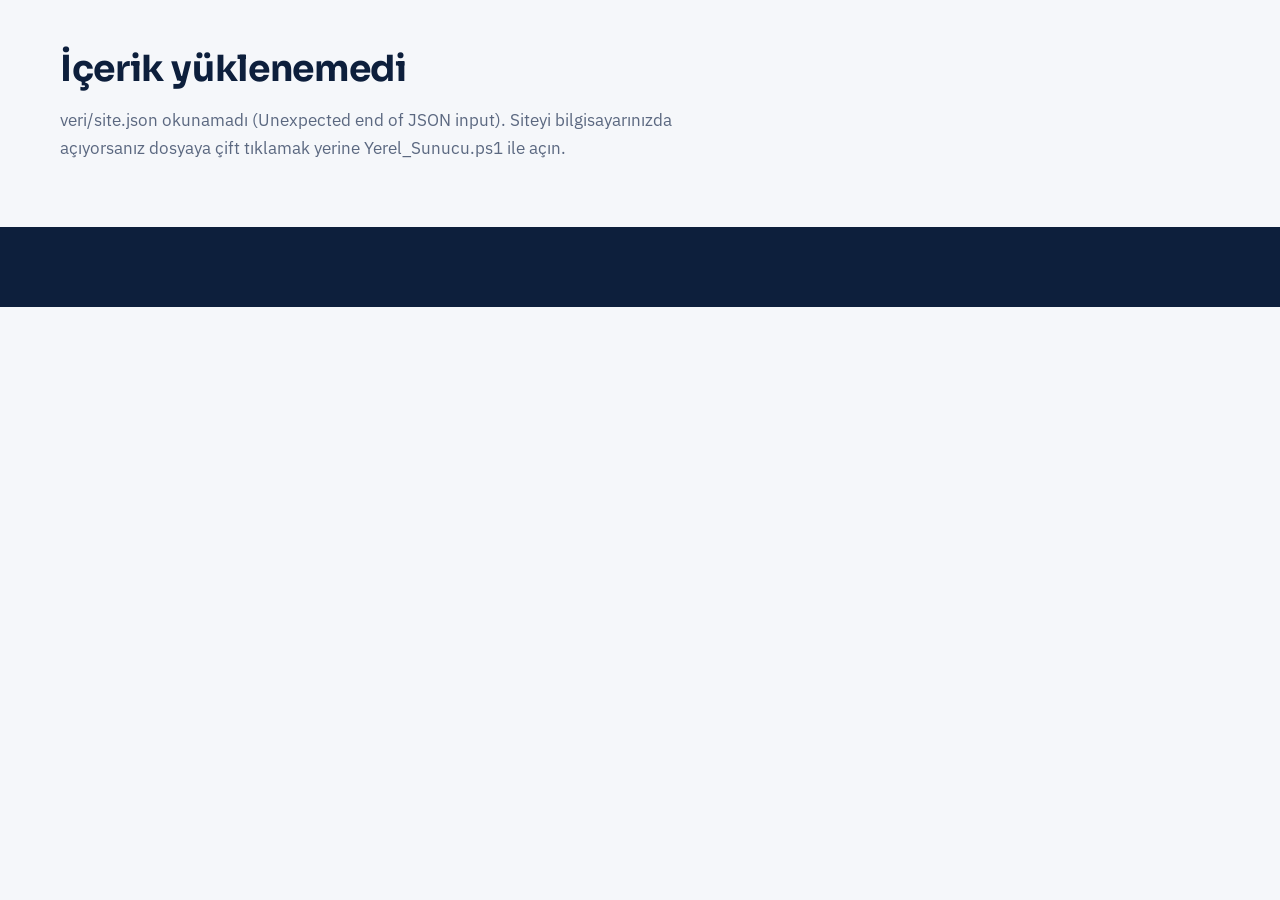
==== commit 1b54d776: "Add files via upload" ====
--- a/index.html
+++ b/index.html
@@ -1,902 +1,24 @@
 <!DOCTYPE html>
 <html lang="tr">
 <head>
-  <meta charset="UTF-8" />
-  <meta name="viewport" content="width=device-width, initial-scale=1.0" />
-  <title>Aytek Bilişim | Gelişmiş Site Yönetim Paneli</title>
-  <style>
-    :root {
-      --bg: #f1f5f9;
-      --card: #ffffff;
-      --nav: #0f172a;
-      --primary: #2563eb;
-      --primary-hover: #1d4ed8;
-      --success: #16a34a;
-      --warning: #d97706;
-      --danger: #dc2626;
-      --text: #1e293b;
-      --muted: #64748b;
-      --border: #e2e8f0;
-    }
-    * { box-sizing: border-box; margin: 0; padding: 0; }
-    body {
-      font-family: -apple-system, BlinkMacSystemFont, "Segoe UI", Roboto, sans-serif;
-      background: var(--bg);
-      color: var(--text);
-      display: flex;
-      flex-direction: column;
-      height: 100vh;
-      overflow: hidden;
-    }
-    /* Üst Bar */
-    header {
-      background: var(--nav);
-      color: #fff;
-      padding: 12px 24px;
-      display: flex;
-      align-items: center;
-      justify-content: space-between;
-      box-shadow: 0 2px 10px rgba(0,0,0,0.15);
-      z-index: 10;
-    }
-    .brand {
-      display: flex;
-      align-items: center;
-      gap: 12px;
-      font-weight: 700;
-      font-size: 16px;
-    }
-    .brand span.badge {
-      background: #1e293b;
-      border: 1px solid #334155;
-      color: #38bdf8;
-      font-size: 12px;
-      padding: 3px 8px;
-      border-radius: 6px;
-    }
-    .top-actions {
-      display: flex;
-      align-items: center;
-      gap: 10px;
-    }
-    #statusBanner {
-      font-size: 13px;
-      padding: 6px 12px;
-      border-radius: 6px;
-      background: #1e293b;
-      color: #cbd5e1;
-    }
-    #statusBanner.ok { background: rgba(22, 163, 74, 0.25); color: #86efac; }
-    #statusBanner.err { background: rgba(220, 38, 38, 0.25); color: #fca5a5; }
-    #statusBanner.warn { background: rgba(217, 119, 6, 0.25); color: #fcd34d; }
-
-    /* Ana Gövde */
-    .workspace {
-      display: flex;
-      flex: 1;
-      overflow: hidden;
-    }
-    /* Sol Menü */
-    aside {
-      width: 250px;
-      background: #fff;
-      border-right: 1px solid var(--border);
-      padding: 16px 10px;
-      display: flex;
-      flex-direction: column;
-      gap: 4px;
-      overflow-y: auto;
-    }
-    .nav-group-title {
-      font-size: 11px;
-      text-transform: uppercase;
-      letter-spacing: 0.6px;
-      color: var(--muted);
-      padding: 10px 12px 4px;
-      font-weight: 700;
-    }
-    .nav-btn {
-      border: none;
-      background: transparent;
-      text-align: left;
-      padding: 10px 14px;
-      border-radius: 8px;
-      font-size: 14px;
-      color: var(--text);
-      cursor: pointer;
-      display: flex;
-      align-items: center;
-      gap: 8px;
-      transition: all 0.15s;
-    }
-    .nav-btn:hover { background: #f8fafc; }
-    .nav-btn.active {
-      background: #eff6ff;
-      color: var(--primary);
-      font-weight: 600;
-    }
-
-    /* İçerik Alanı */
-    main {
-      flex: 1;
-      padding: 28px 36px;
-      overflow-y: auto;
-    }
-    .tab-pane {
-      display: none;
-      max-width: 900px;
-      margin: 0 auto;
-    }
-    .tab-pane.active { display: block; }
-    .card {
-      background: var(--card);
-      border: 1px solid var(--border);
-      border-radius: 12px;
-      padding: 24px;
-      margin-bottom: 20px;
-      box-shadow: 0 1px 3px rgba(0,0,0,0.03);
-    }
-    .card h2 {
-      font-size: 20px;
-      margin-bottom: 6px;
-      display: flex;
-      align-items: center;
-      gap: 8px;
-    }
-    .card p.desc {
-      color: var(--muted);
-      font-size: 13px;
-      margin-bottom: 20px;
-    }
-    .form-group { margin-bottom: 16px; }
-    .form-row {
-      display: grid;
-      grid-template-columns: 1fr 1fr;
-      gap: 16px;
-    }
-    label {
-      display: block;
-      font-weight: 600;
-      font-size: 13px;
-      margin-bottom: 6px;
-      color: #334155;
-    }
-    label small {
-      font-weight: 400;
-      color: var(--muted);
-      margin-left: 6px;
-    }
-    input[type="text"], input[type="password"], textarea {
-      width: 100%;
-      padding: 10px 12px;
-      border: 1px solid #cbd5e1;
-      border-radius: 8px;
-      font-size: 14px;
-      font-family: inherit;
-      transition: border 0.15s;
-    }
-    input:focus, textarea:focus {
-      outline: none;
-      border-color: var(--primary);
-      box-shadow: 0 0 0 3px rgba(37, 99, 235, 0.12);
-    }
-    textarea { resize: vertical; min-height: 110px; line-height: 1.5; }
-    textarea.tall { min-height: 220px; }
-
-    /* Emoji Hızlı Ekleme Çubuğu */
-    .emoji-bar {
-      display: flex;
-      flex-wrap: wrap;
-      gap: 6px;
-      margin-bottom: 8px;
-      background: #f8fafc;
-      padding: 6px 10px;
-      border-radius: 8px;
-      border: 1px dashed #cbd5e1;
-      align-items: center;
-    }
-    .emoji-bar span { font-size: 12px; color: var(--muted); margin-right: 4px; }
-    .emoji-chip {
-      border: 1px solid #e2e8f0;
-      background: #fff;
-      border-radius: 6px;
-      padding: 3px 7px;
-      cursor: pointer;
-      font-size: 14px;
-    }
-    .emoji-chip:hover { background: #eff6ff; border-color: #93c5fd; }
-
-    /* Alt Bar */
-    footer {
-      background: #fff;
-      border-top: 1px solid var(--border);
-      padding: 12px 24px;
-      display: flex;
-      justify-content: space-between;
-      align-items: center;
-      z-index: 10;
-    }
-    .btn {
-      border: 1px solid transparent;
-      padding: 9px 16px;
-      border-radius: 8px;
-      font-size: 13px;
-      font-weight: 600;
-      cursor: pointer;
-      display: inline-flex;
-      align-items: center;
-      gap: 6px;
-      transition: all 0.15s;
-      text-decoration: none;
-    }
-    .btn-outline {
-      background: #fff;
-      border-color: #cbd5e1;
-      color: var(--text);
-    }
-    .btn-outline:hover { background: #f8fafc; }
-    .btn-primary {
-      background: var(--primary);
-      color: #fff;
-    }
-    .btn-primary:hover { background: var(--primary-hover); }
-    .btn-success {
-      background: var(--success);
-      color: #fff;
-    }
-    .btn-warning {
-      background: #f59e0b;
-      color: #fff;
-    }
-    .preview-box {
-      background: #0f172a;
-      color: #f8fafc;
-      padding: 18px;
-      border-radius: 10px;
-      white-space: pre-line;
-      line-height: 1.6;
-      font-size: 14px;
-      margin-top: 10px;
-    }
-  </style>
+<meta charset="utf-8">
+<meta name="viewport" content="width=device-width, initial-scale=1">
+<title>Aytek Bilişim · TYS ve TYS SQL</title>
+<meta name="description" content="Küçük işletmeler için teklif, cari, kasa, banka, stok, teknik servis ve personel programı. Tek bilgisayar için TYS, birden çok bilgisayar için TYS SQL.">
+<meta property="og:title" content="Aytek Bilişim · TYS ve TYS SQL">
+<meta property="og:description" content="Küçük işletmeler için teklif, cari, kasa, banka, stok, teknik servis ve personel programı. Tek bilgisayar için TYS, birden çok bilgisayar için TYS SQL.">
+<meta property="og:image" content="assets/img/aytek-logo.webp">
+<link rel="icon" href="assets/img/favicon.png">
+<link rel="preconnect" href="https://fonts.googleapis.com">
+<link rel="preconnect" href="https://fonts.gstatic.com" crossorigin>
+<link href="https://fonts.googleapis.com/css2?family=IBM+Plex+Mono:wght@400;500&family=IBM+Plex+Sans:wght@400;500;600&family=Sora:wght@600;700&display=swap" rel="stylesheet">
+<link rel="stylesheet" href="assets/css/site.css">
 </head>
-<body>
-
-  <!-- ÜST BAR -->
-  <header>
-    <div class="brand">
-      <span>🛠️ Aytek Bilişim — Site Yönetim Paneli</span>
-      <span class="badge">v2.0 Kırılmaz JSON Motoru</span>
-    </div>
-    <div class="top-actions">
-      <div id="statusBanner">Hazır</div>
-      <button class="btn btn-warning" onclick="hazirMetinleriUygula()" title="TYS ve TYS_SQL için hazırlanan profesyonel tanıtım metinlerini otomatik doldurur">
-        ✨ Hazır TYS & TYS_SQL Metinlerini Doldur
-      </button>
-      <a href="../index.html" target="_blank" class="btn btn-outline" style="background:#1e293b; color:#fff; border-color:#334155;">
-        🌐 Siteyi Aç
-      </a>
-    </div>
-  </header>
-
-  <!-- ANA ÇALIŞMA ALANI -->
-  <div class="workspace">
-    <!-- SOL MENÜ -->
-    <aside>
-      <div class="nav-group-title">Genel Ayarlar</div>
-      <button class="nav-btn active" onclick="sekmeAc('tab-firma', this)">🏢 Firma ve İletişim</button>
-      <button class="nav-btn" onclick="sekmeAc('tab-anasayfa', this)">🏠 Ana Sayfa Vitrin</button>
-
-      <div class="nav-group-title">Ürün Yönetimi</div>
-      <button class="nav-btn" onclick="sekmeAc('tab-tys', this)">💻 TYS (SQLite Sürümü)</button>
-      <button class="nav-btn" onclick="sekmeAc('tab-tyssql', this)">🌐 TYS SQL (MySQL Sürümü)</button>
-
-      <div class="nav-group-title">Yayınlama & Yedek</div>
-      <button class="nav-btn" onclick="sekmeAc('tab-sayfalar', this)">📄 Statik HTML Üretici</button>
-      <button class="nav-btn" onclick="sekmeAc('tab-github', this)">🚀 GitHub Otomatik Yayınla</button>
-      <button class="nav-btn" onclick="sekmeAc('tab-json', this)">🧩 Ham JSON Editörü</button>
-    </aside>
-
-    <!-- SAĞ İÇERİK -->
-    <main>
-
-      <!-- 1. FİRMA VE İLETİŞİM -->
-      <div id="tab-firma" class="tab-pane active">
-        <div class="card">
-          <h2>🏢 Firma ve İletişim Bilgileri</h2>
-          <p class="desc">Sitenin üst/alt kısmında ve iletişim sayfasında görünen temel bilgiler.</p>
-          <div class="form-row">
-            <div class="form-group">
-              <label>Firma Adı</label>
-              <input type="text" id="f_ad" oninput="formdanVeriye()" />
-            </div>
-            <div class="form-group">
-              <label>Yetkili Kişi</label>
-              <input type="text" id="f_yetkili" oninput="formdanVeriye()" />
-            </div>
-          </div>
-          <div class="form-row">
-            <div class="form-group">
-              <label>Telefon (Görünen) <small>Örn: 0 530 788 71 94</small></label>
-              <input type="text" id="f_tel" oninput="formdanVeriye()" />
-            </div>
-            <div class="form-group">
-              <label>Telefon (Arama Linki) <small>Örn: +905307887194</small></label>
-              <input type="text" id="f_telLink" oninput="formdanVeriye()" />
-            </div>
-          </div>
-          <div class="form-group">
-            <label>E-posta Adresleri <small>(Her satıra bir e-posta)</small></label>
-            <textarea id="f_eposta" oninput="formdanVeriye()" style="min-height:70px;"></textarea>
-          </div>
-          <div class="form-group">
-            <label>Adres</label>
-            <input type="text" id="f_adres" oninput="formdanVeriye()" />
-          </div>
-        </div>
-      </div>
-
-      <!-- 2. ANA SAYFA -->
-      <div id="tab-anasayfa" class="tab-pane">
-        <div class="card">
-          <h2>🏠 Ana Sayfa Başlık ve Tanıtım</h2>
-          <p class="desc">Ziyaretçilerin siteye girdiğinde ilk gördüğü karşılama alanı.</p>
-          <div class="form-group">
-            <label>Üst Rozet Yazısı</label>
-            <input type="text" id="a_rozet" oninput="formdanVeriye()" />
-          </div>
-          <div class="form-group">
-            <label>Ana Başlık (H1)</label>
-            <input type="text" id="a_baslik" oninput="formdanVeriye()" />
-          </div>
-          <div class="form-group">
-            <label>Başlık Altı Çekici Tanıtım Yazısı</label>
-            <textarea id="a_altBaslik" oninput="formdanVeriye()"></textarea>
-          </div>
-          <div class="form-group">
-            <label>Öne Çıkan Maddeler <small>(Her satıra bir özellik)</small></label>
-            <textarea id="a_vurgular" oninput="formdanVeriye()"></textarea>
-          </div>
-        </div>
-      </div>
-
-      <!-- 3. TYS (SQLITE) -->
-      <div id="tab-tys" class="tab-pane">
-        <div class="card">
-          <h2>💻 TYS — Standart Sürüm (SQLite / Tek Bilgisayar)</h2>
-          <p class="desc">Tek bilgisayarda kurulumsuz çalışan SQLite versiyonunun tanıtım metinleri.</p>
-
-          <div class="form-row">
-            <div class="form-group">
-              <label>Ürün Başlığı</label>
-              <input type="text" id="tys_ad" oninput="formdanVeriye()" />
-            </div>
-            <div class="form-group">
-              <label>Sürüm</label>
-              <input type="text" id="tys_surum" oninput="formdanVeriye()" />
-            </div>
-          </div>
-
-          <div class="form-group">
-            <label>Kısa Alt Başlık (Sürüm Özeti)</label>
-            <input type="text" id="tys_kisaBaslik" oninput="formdanVeriye()" />
-          </div>
-
-          <div class="form-group">
-            <label>Başlık Altı Özet Metin (Kartlarda ve Üstte Görünür)</label>
-            <textarea id="tys_altYazi" oninput="formdanVeriye()"></textarea>
-          </div>
-
-          <div class="form-group">
-            <label>Detaylı Tanıtım Metni (Simgeli)</label>
-            <div class="emoji-bar">
-              <span>Simge Ekle:</span>
-              <button type="button" class="emoji-chip" onclick="simgeEkle('tys_aciklama','🚀 ')">🚀</button>
-              <button type="button" class="emoji-chip" onclick="simgeEkle('tys_aciklama','💼 ')">💼</button>
-              <button type="button" class="emoji-chip" onclick="simgeEkle('tys_aciklama','📄 ')">📄</button>
-              <button type="button" class="emoji-chip" onclick="simgeEkle('tys_aciklama','👥 ')">👥</button>
-              <button type="button" class="emoji-chip" onclick="simgeEkle('tys_aciklama','🏦 ')">🏦</button>
-              <button type="button" class="emoji-chip" onclick="simgeEkle('tys_aciklama','💰 ')">💰</button>
-              <button type="button" class="emoji-chip" onclick="simgeEkle('tys_aciklama','📦 ')">📦</button>
-              <button type="button" class="emoji-chip" onclick="simgeEkle('tys_aciklama','🛠️ ')">🛠️</button>
-              <button type="button" class="emoji-chip" onclick="simgeEkle('tys_aciklama','👨‍💼 ')">👨‍💼</button>
-              <button type="button" class="emoji-chip" onclick="simgeEkle('tys_aciklama','🛒 ')">🛒</button>
-              <button type="button" class="emoji-chip" onclick="simgeEkle('tys_aciklama','🔐 ')">🔐</button>
-              <button type="button" class="emoji-chip" onclick="simgeEkle('tys_aciklama','🧩 ')">🧩</button>
-              <button type="button" class="emoji-chip" onclick="simgeEkle('tys_aciklama','🤖 ')">🤖</button>
-            </div>
-            <textarea id="tys_aciklama" class="tall" oninput="formdanVeriye()"></textarea>
-          </div>
-
-          <div class="form-group">
-            <label>Modül Listesi <small>(Her satıra bir modül)</small></label>
-            <textarea id="tys_moduller" oninput="formdanVeriye()"></textarea>
-          </div>
-
-          <label>Canlı Görünüm Önizlemesi:</label>
-          <div id="tys_onizleme" class="preview-box"></div>
-        </div>
-      </div>
-
-      <!-- 4. TYS_SQL (MYSQL) -->
-      <div id="tab-tyssql" class="tab-pane">
-        <div class="card">
-          <h2>🌐 TYS_SQL — Kurumsal Sürüm (MySQL / Çoklu Kullanıcı)</h2>
-          <p class="desc">Ağ üzerinden birden fazla bilgisayarla çalışan MySQL versiyonunun tanıtım metinleri.</p>
-
-          <div class="form-row">
-            <div class="form-group">
-              <label>Ürün Başlığı</label>
-              <input type="text" id="sql_ad" oninput="formdanVeriye()" />
-            </div>
-            <div class="form-group">
-              <label>Sürüm</label>
-              <input type="text" id="sql_surum" oninput="formdanVeriye()" />
-            </div>
-          </div>
-
-          <div class="form-group">
-            <label>Kısa Alt Başlık (Sürüm Özeti)</label>
-            <input type="text" id="sql_kisaBaslik" oninput="formdanVeriye()" />
-          </div>
-
-          <div class="form-group">
-            <label>Başlık Altı Özet Metin (Kartlarda ve Üstte Görünür)</label>
-            <textarea id="sql_altYazi" oninput="formdanVeriye()"></textarea>
-          </div>
-
-          <div class="form-group">
-            <label>Detaylı Tanıtım Metni (Simgeli)</label>
-            <div class="emoji-bar">
-              <span>Simge Ekle:</span>
-              <button type="button" class="emoji-chip" onclick="simgeEkle('sql_aciklama','🌐 ')">🌐</button>
-              <button type="button" class="emoji-chip" onclick="simgeEkle('sql_aciklama','🚀 ')">🚀</button>
-              <button type="button" class="emoji-chip" onclick="simgeEkle('sql_aciklama','📄 ')">📄</button>
-              <button type="button" class="emoji-chip" onclick="simgeEkle('sql_aciklama','👥 ')">👥</button>
-              <button type="button" class="emoji-chip" onclick="simgeEkle('sql_aciklama','🏦 ')">🏦</button>
-              <button type="button" class="emoji-chip" onclick="simgeEkle('sql_aciklama','💰 ')">💰</button>
-              <button type="button" class="emoji-chip" onclick="simgeEkle('sql_aciklama','📦 ')">📦</button>
-              <button type="button" class="emoji-chip" onclick="simgeEkle('sql_aciklama','🛠️ ')">🛠️</button>
-              <button type="button" class="emoji-chip" onclick="simgeEkle('sql_aciklama','👨‍💼 ')">👨‍💼</button>
-              <button type="button" class="emoji-chip" onclick="simgeEkle('sql_aciklama','⚡ ')">⚡</button>
-              <button type="button" class="emoji-chip" onclick="simgeEkle('sql_aciklama','🔐 ')">🔐</button>
-              <button type="button" class="emoji-chip" onclick="simgeEkle('sql_aciklama','🧩 ')">🧩</button>
-              <button type="button" class="emoji-chip" onclick="simgeEkle('sql_aciklama','🤖 ')">🤖</button>
-            </div>
-            <textarea id="sql_aciklama" class="tall" oninput="formdanVeriye()"></textarea>
-          </div>
-
-          <div class="form-group">
-            <label>Modül Listesi <small>(Her satıra bir modül)</small></label>
-            <textarea id="sql_moduller" oninput="formdanVeriye()"></textarea>
-          </div>
-
-          <label>Canlı Görünüm Önizlemesi:</label>
-          <div id="sql_onizleme" class="preview-box"></div>
-        </div>
-      </div>
-
-      <!-- 5. STATİK HTML ÜRETİCİ -->
-      <div id="tab-sayfalar" class="tab-pane">
-        <div class="card">
-          <h2>📄 Doğrudan İndirilebilir HTML Sayfaları Üret</h2>
-          <p class="desc">JSON ile uğraşmadan doğrudan <code>tys.html</code> ve <code>tys-sql.html</code> sayfalarını bu paneldeki güncel verilerle tek tıkla bilgisayarınıza indirebilirsiniz.</p>
-          <div style="display:flex; gap:12px; flex-wrap:wrap;">
-            <button class="btn btn-primary" onclick="urunHtmlIndir('tys')">⬇️ tys.html Dosyasını İndir</button>
-            <button class="btn btn-success" onclick="urunHtmlIndir('tys_sql')">⬇️ tys-sql.html Dosyasını İndir</button>
-          </div>
-        </div>
-      </div>
-
-      <!-- 6. GITHUB OTOMATİK YAYINLAMA -->
-      <div id="tab-github" class="tab-pane">
-        <div class="card">
-          <h2>🚀 GitHub Otomatik Kaydetme Ayarları</h2>
-          <p class="desc">Değişikliklerinizi tek tıkla <code>byhabit/aytekbilisim</code> deponuza göndermek için GitHub Token bilginizi girin (Tarayıcınızda yerel olarak saklanır).</p>
-          <div class="form-row">
-            <div class="form-group">
-              <label>GitHub Repo <small>(kullanici/repo)</small></label>
-              <input type="text" id="gh_repo" value="byhabit/aytekbilisim" />
-            </div>
-            <div class="form-group">
-              <label>Dal (Branch)</label>
-              <input type="text" id="gh_branch" value="main" />
-            </div>
-          </div>
-          <div class="form-group">
-            <label>GitHub Personal Access Token (PAT)</label>
-            <input type="password" id="gh_token" placeholder="ghp_xxxxxxxxxxxxxxxxxxxx" oninput="localStorage.setItem('aytek_gh_token', this.value)" />
-          </div>
-          <div style="display:flex; gap:10px;">
-            <button class="btn btn-outline" onclick="githubdanCek()">🔄 Canlı Siteden (GitHub) Verileri Çek</button>
-            <button class="btn btn-primary" onclick="githubaGonder()">🚀 Şimdi GitHub'a Kaydet ve Yayınla</button>
-          </div>
-        </div>
-      </div>
-
-      <!-- 7. HAM JSON EDİTÖRÜ -->
-      <div id="tab-json" class="tab-pane">
-        <div class="card">
-          <h2>🧩 Ham JSON Kontrolü (Otomatik Doğrulamalı)</h2>
-          <p class="desc">JSON yapısı burada otomatik oluşturulur ve tırnak/satır hatalarına karşı korunur.</p>
-          <textarea id="raw_json" class="tall" style="font-family:monospace; font-size:12px;"></textarea>
-          <div style="margin-top:12px;">
-            <button class="btn btn-outline" onclick="hamJsondanUygula()">✔️ JSON Değişikliklerini Forma Uygula</button>
-          </div>
-        </div>
-      </div>
-
-    </main>
-  </div>
-
-  <!-- ALT BAR -->
-  <footer>
-    <div style="font-size:13px; color:var(--muted);">
-      💡 İpucu: Sol üstteki <b>"Hazır TYS & TYS_SQL Metinlerini Doldur"</b> butonuyla tüm tanıtım yazılarını tek tıkla yükleyebilirsiniz.
-    </div>
-    <div style="display:flex; gap:10px;">
-      <input type="file" id="fileInput" accept=".json" style="display:none" onchange="dosyaYukle(event)" />
-      <button class="btn btn-outline" onclick="document.getElementById('fileInput').click()">📂 site.json Yükle</button>
-      <button class="btn btn-outline" onclick="jsonIndir()">💾 site.json İndir</button>
-      <button class="btn btn-primary" onclick="githubaGonder()">🚀 Kaydet ve Yayınla</button>
-    </div>
-  </footer>
-
-  <script>
-    // VARSAYILAN KUSURSUZ ŞABLON (Dosya okunamasa bile devreye girer)
-    const VARSAYILAN_VERI = {
-      firma: {
-        ad: "Aytek Bilişim",
-        yetkili: "Aytekin Günel",
-        telefon: "0 530 788 71 94",
-        telefonLink: "+905307887194",
-        epostalar: ["aytekingunel@gmail.com", "aytekingunel@msn.com"],
-        adres: "İstanbul, Türkiye",
-        githubRepo: "byhabit/aytekbilisim",
-        githubBranch: "main"
-      },
-      anasayfa: {
-        ustRozet: "🚀 İşletmeniz İçin Yeni Nesil Ticari Çözümler",
-        baslik: "Excel Karmaşasına Son Verin, İşletmenizi Tek Ekrandan Yönetin!",
-        altBaslik: "💼 Teklif hazırlamak için artık Excel'de uğraşmanıza gerek yok! Cari takibi, borç-alacak kontrolü, kullanıcı yetkilendirme, kişiselleştirilebilir modüler yapı ve 🤖 Yapay Zeka destekli detaylı raporlama artık çok pratik bir şekilde kontrolünüzde.",
-        vurgular: [
-          "📄 Pratik Teklif & Proforma Fatura",
-          "👥 Cari & Borç-Alacak Takibi",
-          "🔐 Gelişmiş Kullanıcı Yetkilendirme",
-          "🧩 Kişiselleştirilebilir & Sadeleştirilebilir Modüller",
-          "🤖 Yapay Zeka (AI) Destekli Detaylı Raporlama"
-        ]
-      },
-      urunler: {
-        tys: {
-          id: "tys",
-          ad: "TYS - Ticari Yönetim Sistemi (Standart / SQLite)",
-          kisaBaslik: "💻 Tek Bilgisayar & Kurulumsuz Pratik Sürüm",
-          surum: "v1.0.0",
-          altYazi: "🚀 İşletmenizdeki en pratik yardımcınız! Teklif hazırlamak için artık Excel'de uğraşmanıza gerek yok. Cari takibi ve borç-alacak takibi artık çok pratik bir şekilde kontrolünüzde!",
-          aciklama: "💼 İşletmenizdeki Yeni Nesil Yardımcınız!\nTeklif hazırlamak için artık saatlerce Excel tablolarıyla uğraşmanıza gerek yok. TYS (SQLite Standart Sürüm) ile saniyeler içinde profesyonel teklifler hazırlayabilir; cari takibi ve borç-alacak hesaplarınızı çok pratik bir şekilde kontrolünüz altında tutabilirsiniz.\n\n🔐 Kullanıcı & Yetkilendirme Kontrolü:\nKullanıcı belirleyip kullanıcılara özel yetkilendirme ayarlarını tamamen kendi kontrolünüzde yönetebilirsiniz.\n\n🧩 Kişiselleştirin ve Sadeleştirin:\nKullanmadığınız modülleri ayarlardan tek tıkla kapatıp programı kendinize göre kişiselleştirip sadeleştirebilirsiniz ( 📄 Teklif, 🧾 Proforma Fatura, 👥 Cari, 🏦 Banka, 💰 Kasa, 📦 Stok, 🛠️ Teknik Servis, 👨‍💼 Personel, 🛒 Hızlı Satış Ekranı ).\n\n🤖 Yapay Zeka (AI) Desteği:\nAyrıca programda Yapay Zeka desteği ile işletmenize özel detaylı raporlama seçenekleri de mevcuttur.\n\n💡 Neden Standart (SQLite) Sürüm?\nEkstra veritabanı sunucusu kurulumu gerektirmez. Tek bilgisayarda çalışan işletmeler için yüksek hız, taşınabilir yapı ve zahmetsiz kullanım sunar.",
-          moduller: [
-            "📄 Teklif & Proforma Fatura",
-            "👥 Cari Hesap & Borç/Alacak",
-            "🏦 Banka Yönetimi",
-            "💰 Kasa Takibi",
-            "📦 Stok & Depo Yönetimi",
-            "🛠️ Teknik Servis Takibi",
-            "👨‍💼 Personel, Puantaj & Bordro",
-            "🛒 Hızlı Satış Ekranı (Barkodlu)",
-            "🤖 Yapay Zeka Destekli Raporlama"
-          ],
-          indirmeLinki: "indir.html#tys",
-          sayfa: "tys.html"
-        },
-        tys_sql: {
-          id: "tys-sql",
-          ad: "TYS_SQL - Ticari Yönetim Sistemi (MySQL / Çoklu Kullanıcı)",
-          kisaBaslik: "🌐 Çok Kullanıcılı (Ağ ve Uzak Bağlantı Destekli) Kurumsal Sürüm",
-          surum: "v1.0.0",
-          altYazi: "🌐 Çok kullanıcılı MySQL veritabanı altyapısıyla birden fazla bilgisayarda eşzamanlı çalışma! Excel karmaşasına son veren teklif hazırlama, pratik cari/borç-alacak takibi, kullanıcı yetkilendirme ve Yapay Zeka destekli detaylı raporlama bir arada.",
-          aciklama: "🌐 İşletmeniz İçin Güçlü, Hızlı ve Çok Kullanıcılı MySQL Altyapısı!\nTeklif hazırlamak için artık Excel'de uğraşmanıza gerek yok! TYS_SQL ile ofis içi ağda veya uzaktan birden fazla bilgisayardan aynı anda çalışabilir; cari takibi, borç-alacak takibi ve nakit akışınızı çok pratik bir şekilde kontrolünüzde tutabilirsiniz.\n\n🔐 Gelişmiş Kullanıcı & Yetkilendirme Ayarları:\nİşletmenizdeki personeller için ayrı kullanıcılar belirleyip kullanıcılara özel yetkilendirme ayarlarını tamamen sizin kontrolünüzde yönetebilirsiniz.\n\n🧩 Size Özel Sadeleştirilebilir Yapı:\nKullanmadığınız modülleri kapatıp programı kendinize göre kişiselleştirip sadeleştirebilirsiniz ( 📄 Teklif, 🧾 Proforma Fatura, 👥 Cari, 🏦 Banka, 💰 Kasa, 📦 Stok, 🛠️ Teknik Servis, 👨‍💼 Personel, ⚡ Hızlı Satış Ekranı ).\n\n🤖 Yapay Zeka Destekli Detaylı Raporlama:\nAyrıca programda Yapay Zeka (AI) desteği ile doğal dilde sorgulama ve detaylı raporlama seçenekleri de mevcuttur.\n\n🔥 MySQL Sürümünün Ekstra Avantajları:\n• 🖥️ Çoklu Bilgisayar: Satış, muhasebe, depo ve teknik servis aynı anda ortak veritabanında çalışır.\n• 🔄 Kolay Geçiş: Standart (SQLite) sürümden dahili Aktarım Sihirbazı ile tek tıkla kayıpsız geçiş imkanı.\n• 🛡️ Çakışma Koruması: Çoklu kullanımda kayıt kilitleme ve veri güvenliği.",
-          moduller: [
-            "🌐 Çoklu Kullanıcı (MySQL Sunucu Altyapısı)",
-            "📄 Teklif & Proforma Fatura",
-            "👥 Cari Hesap & Borç/Alacak",
-            "🏦 Banka & Ekstre Aktarımı",
-            "💰 Kasa & Virman Yönetimi",
-            "📦 Stok, Depo & Etiket Tasarımı",
-            "🛠️ Teknik Servis & Fiş Basımı",
-            "👨‍💼 Personel, Puantaj & Bordro",
-            "⚡ Hızlı Satış Ekranı & Müşteri Ekranı",
-            "🤖 Yapay Zeka (AI) Raporlama Asistanı"
-          ],
-          indirmeLinki: "indir.html#tys-sql",
-          kilavuzLinki: "indir/TYS_SQL_Kurulum_Kilavuzu.html",
-          sayfa: "tys-sql.html"
-        }
-      }
-    };
-
-    let aktifVeri = JSON.parse(JSON.stringify(VARSAYILAN_VERI));
-
-    function durumYaz(mesaj, tip = "") {
-      const el = document.getElementById("statusBanner");
-      el.textContent = mesaj;
-      el.className = tip;
-    }
-
-    function sekmeAc(id, btn) {
-      document.querySelectorAll(".tab-pane").forEach(p => p.classList.remove("active"));
-      document.querySelectorAll(".nav-btn").forEach(b => b.classList.remove("active"));
-      document.getElementById(id).classList.add("active");
-      btn.classList.add("active");
-    }
-
-    function veridenForma() {
-      const f = aktifVeri.firma || {};
-      document.getElementById("f_ad").value = f.ad || "";
-      document.getElementById("f_yetkili").value = f.yetkili || "";
-      document.getElementById("f_tel").value = f.telefon || "";
-      document.getElementById("f_telLink").value = f.telefonLink || "";
-      document.getElementById("f_eposta").value = (f.epostalar || []).join("\n");
-      document.getElementById("f_adres").value = f.adres || "";
-
-      const a = aktifVeri.anasayfa || {};
-      document.getElementById("a_rozet").value = a.ustRozet || "";
-      document.getElementById("a_baslik").value = a.baslik || "";
-      document.getElementById("a_altBaslik").value = a.altBaslik || "";
-      document.getElementById("a_vurgular").value = (a.vurgular || []).join("\n");
-
-      const tys = (aktifVeri.urunler && aktifVeri.urunler.tys) || {};
-      document.getElementById("tys_ad").value = tys.ad || "";
-      document.getElementById("tys_surum").value = tys.surum || "";
-      document.getElementById("tys_kisaBaslik").value = tys.kisaBaslik || "";
-      document.getElementById("tys_altYazi").value = tys.altYazi || "";
-      document.getElementById("tys_aciklama").value = tys.aciklama || "";
-      document.getElementById("tys_moduller").value = (tys.moduller || []).join("\n");
-
-      const sql = (aktifVeri.urunler && aktifVeri.urunler.tys_sql) || {};
-      document.getElementById("sql_ad").value = sql.ad || "";
-      document.getElementById("sql_surum").value = sql.surum || "";
-      document.getElementById("sql_kisaBaslik").value = sql.kisaBaslik || "";
-      document.getElementById("sql_altYazi").value = sql.altYazi || "";
-      document.getElementById("sql_aciklama").value = sql.aciklama || "";
-      document.getElementById("sql_moduller").value = (sql.moduller || []).join("\n");
-
-      onizlemeGuncelle();
-      document.getElementById("raw_json").value = JSON.stringify(aktifVeri, null, 2);
-    }
-
-    function formdanVeriye() {
-      if (!aktifVeri.firma) aktifVeri.firma = {};
-      aktifVeri.firma.ad = document.getElementById("f_ad").value;
-      aktifVeri.firma.yetkili = document.getElementById("f_yetkili").value;
-      aktifVeri.firma.telefon = document.getElementById("f_tel").value;
-      aktifVeri.firma.telefonLink = document.getElementById("f_telLink").value;
-      aktifVeri.firma.epostalar = document.getElementById("f_eposta").value.split("\n").map(s => s.trim()).filter(Boolean);
-      aktifVeri.firma.adres = document.getElementById("f_adres").value;
-
-      if (!aktifVeri.anasayfa) aktifVeri.anasayfa = {};
-      aktifVeri.anasayfa.ustRozet = document.getElementById("a_rozet").value;
-      aktifVeri.anasayfa.baslik = document.getElementById("a_baslik").value;
-      aktifVeri.anasayfa.altBaslik = document.getElementById("a_altBaslik").value;
-      aktifVeri.anasayfa.vurgular = document.getElementById("a_vurgular").value.split("\n").map(s => s.trim()).filter(Boolean);
-
-      if (!aktifVeri.urunler) aktifVeri.urunler = { tys: {}, tys_sql: {} };
-      aktifVeri.urunler.tys.ad = document.getElementById("tys_ad").value;
-      aktifVeri.urunler.tys.surum = document.getElementById("tys_surum").value;
-      aktifVeri.urunler.tys.kisaBaslik = document.getElementById("tys_kisaBaslik").value;
-      aktifVeri.urunler.tys.altYazi = document.getElementById("tys_altYazi").value;
-      aktifVeri.urunler.tys.aciklama = document.getElementById("tys_aciklama").value;
-      aktifVeri.urunler.tys.moduller = document.getElementById("tys_moduller").value.split("\n").map(s => s.trim()).filter(Boolean);
-
-      aktifVeri.urunler.tys_sql.ad = document.getElementById("sql_ad").value;
-      aktifVeri.urunler.tys_sql.surum = document.getElementById("sql_surum").value;
-      aktifVeri.urunler.tys_sql.kisaBaslik = document.getElementById("sql_kisaBaslik").value;
-      aktifVeri.urunler.tys_sql.altYazi = document.getElementById("sql_altYazi").value;
-      aktifVeri.urunler.tys_sql.aciklama = document.getElementById("sql_aciklama").value;
-      aktifVeri.urunler.tys_sql.moduller = document.getElementById("sql_moduller").value.split("\n").map(s => s.trim()).filter(Boolean);
-
-      onizlemeGuncelle();
-      document.getElementById("raw_json").value = JSON.stringify(aktifVeri, null, 2);
-      durumYaz("Değişiklikler hazır (Kaydetmeyi unutmayın)", "warn");
-    }
-
-    function onizlemeGuncelle() {
-      document.getElementById("tys_onizleme").textContent =
-        aktifVeri.urunler.tys.ad + " (" + aktifVeri.urunler.tys.surum + ")\n" +
-        aktifVeri.urunler.tys.kisaBaslik + "\n\n" +
-        aktifVeri.urunler.tys.aciklama;
-
-      document.getElementById("sql_onizleme").textContent =
-        aktifVeri.urunler.tys_sql.ad + " (" + aktifVeri.urunler.tys_sql.surum + ")\n" +
-        aktifVeri.urunler.tys_sql.kisaBaslik + "\n\n" +
-        aktifVeri.urunler.tys_sql.aciklama;
-    }
-
-    function simgeEkle(alanId, simge) {
-      const el = document.getElementById(alanId);
-      const bas = el.selectionStart || 0;
-      const son = el.selectionEnd || 0;
-      el.value = el.value.substring(0, bas) + simge + el.value.substring(son);
-      el.focus();
-      el.selectionStart = el.selectionEnd = bas + simge.length;
-      formdanVeriye();
-    }
-
-    function hazirMetinleriUygula() {
-      aktifVeri = JSON.parse(JSON.stringify(VARSAYILAN_VERI));
-      veridenForma();
-      durumYaz("✨ Hazır TYS ve TYS_SQL tanıtım metinleri başarıyla yüklendi!", "ok");
-    }
-
-    function hamJsondanUygula() {
-      try {
-        aktifVeri = JSON.parse(document.getElementById("raw_json").value);
-        veridenForma();
-        durumYaz("✔️ JSON başarıyla doğrulandı ve forma uygulandı.", "ok");
-      } catch (e) {
-        durumYaz("❌ JSON Format Hatası: " + e.message, "err");
-      }
-    }
-
-    function jsonIndir() {
-      const blob = new Blob([JSON.stringify(aktifVeri, null, 2)], { type: "application/json;charset=utf-8" });
-      const a = document.createElement("a");
-      a.href = URL.createObjectURL(blob);
-      a.download = "site.json";
-      a.click();
-      durumYaz("💾 site.json bilgisayarınıza indirildi.", "ok");
-    }
-
-    function dosyaYukle(e) {
-      const file = e.target.files[0];
-      if (!file) return;
-      const reader = new FileReader();
-      reader.onload = function(evt) {
-        try {
-          const okunan = JSON.parse(evt.target.result);
-          aktifVeri = Object.assign({}, VARSAYILAN_VERI, okunan);
-          veridenForma();
-          durumYaz("📂 site.json başarıyla yüklendi!", "ok");
-        } catch (err) {
-          durumYaz("⚠️ Seçilen JSON hatalıydı, otomatik onarım şablonu yüklendi!", "warn");
-          hazirMetinleriUygula();
-        }
-      };
-      reader.readAsText(file);
-    }
-
-    // ÜRÜN HTML SAYFASI ÜRETİCİ (tys.html / tys-sql.html)
-    function urunHtmlIndir(anahtar) {
-      const u = aktifVeri.urunler[anahtar];
-      const f = aktifVeri.firma;
-      const dosyaAdi = anahtar === "tys" ? "tys.html" : "tys-sql.html";
-      const htmlIcerik = `<!DOCTYPE html>
-<html lang="tr">
-<head>
-  <meta charset="UTF-8">
-  <meta name="viewport" content="width=device-width, initial-scale=1.0">
-  <title>${u.ad} | ${f.ad}</title>
-  <link rel="icon" href="assets/img/favicon.png">
-  <link rel="stylesheet" href="assets/css/site.css">
-  <style>
-    .hero-box { max-width: 980px; margin: 40px auto; padding: 36px; background: #111827; color: #f9fafb; border-radius: 16px; border: 1px solid #1f2937; }
-    .hero-badge { display: inline-block; background: #1d4ed8; color: #fff; padding: 6px 14px; border-radius: 99px; font-size: 13px; font-weight: 600; margin-bottom: 14px; }
-    .hero-title { font-size: 32px; margin-bottom: 12px; color: #fff; }
-    .hero-lead { font-size: 17px; color: #cbd5e1; line-height: 1.6; margin-bottom: 24px; }
-    .desc-card { background: #1e293b; padding: 24px; border-radius: 12px; white-space: pre-line; line-height: 1.75; color: #e2e8f0; margin-bottom: 24px; }
-    .mod-grid { display: grid; grid-template-columns: repeat(auto-fit, minmax(240px, 1fr)); gap: 12px; margin-top: 16px; }
-    .mod-item { background: #0f172a; border: 1px solid #334155; padding: 12px 16px; border-radius: 10px; font-weight: 600; color: #f8fafc; }
-    .cta-row { display: flex; gap: 14px; margin-top: 28px; flex-wrap: wrap; }
-    .cta-btn { padding: 12px 24px; border-radius: 10px; font-weight: 700; text-decoration: none; background: #2563eb; color: #fff; }
-    .cta-btn.sec { background: #334155; }
-  </style>
-</head>
-<body style="background:#0b0f19; color:#f8fafc; font-family:sans-serif;">
-  <div class="hero-box">
-    <div class="hero-badge">${u.kisaBaslik} • ${u.surum}</div>
-    <h1 class="hero-title">${u.ad}</h1>
-    <p class="hero-lead">${u.altYazi}</p>
-    <div class="desc-card">${u.aciklama}</div>
-    <h3>📦 Entegre Modüller ve Yetenekler</h3>
-    <div class="mod-grid">
-      ${(u.moduller || []).map(m => `<div class="mod-item">\${m}</div>`).join("\n      ")}
-    </div>
-    <div class="cta-row">
-      <a href="${u.indirmeLinki}" class="cta-btn">⬇️ Hemen İndir</a>
-      ${u.kilavuzLinki ? `<a href="\${u.kilavuzLinki}" class="cta-btn sec">📖 Kurulum Kılavuzu</a>` : ""}
-      <a href="index.html" class="cta-btn sec">🏠 Ana Sayfaya Dön</a>
-    </div>
-  </div>
-</body>
-</html>`;
-      const blob = new Blob([htmlIcerik], { type: "text/html;charset=utf-8" });
-      const a = document.createElement("a");
-      a.href = URL.createObjectURL(blob);
-      a.download = dosyaAdi;
-      a.click();
-      durumYaz(`📄 ${dosyaAdi} başarıyla oluşturuldu ve indirildi!`, "ok");
-    }
-
-    // GITHUB API ENTEGRASYONU
-    async function githubdanCek() {
-      const repo = document.getElementById("gh_repo").value.trim();
-      const branch = document.getElementById("gh_branch").value.trim();
-      durumYaz("🔄 GitHub'dan veri çekiliyor...", "warn");
-      try {
-        const res = await fetch(`https://raw.githubusercontent.com/${repo}/${branch}/veri/site.json?t=${Date.now()}`);
-        if (!res.ok) throw new Error("HTTP " + res.status);
-        const veri = await res.json();
-        aktifVeri = Object.assign({}, VARSAYILAN_VERI, veri);
-        veridenForma();
-        durumYaz("🌐 Canlı sitedeki veriler başarıyla çekildi!", "ok");
-      } catch (e) {
-        durumYaz("⚠️ Canlı sitedeki JSON okunamadı, hazır şablon kullanılıyor.", "warn");
-      }
-    }
-
-    async function githubaGonder() {
-      const token = document.getElementById("gh_token").value.trim();
-      const repo = document.getElementById("gh_repo").value.trim();
-      const branch = document.getElementById("gh_branch").value.trim();
-
-      if (!token) {
-        sekmeAc('tab-github', document.querySelectorAll('.nav-btn')[5]);
-        durumYaz("⚠️ GitHub'a doğrudan yayınlamak için lütfen Token girin veya 'site.json İndir' butonunu kullanın.", "warn");
-        return;
-      }
-
-      durumYaz("🚀 GitHub'a kaydediliyor...", "warn");
-      const apiUrl = `https://api.github.com/repos/${repo}/contents/veri/site.json`;
-
-      try {
-        let sha = null;
-        const mevcut = await fetch(apiUrl + `?ref=${branch}`, {
-          headers: { Authorization: `Bearer ${token}` }
-        });
-        if (mevcut.ok) {
-          const mevcutJson = await mevcut.json();
-          sha = mevcutJson.sha;
-        }
-
-        const icerikBase64 = btoa(unescape(encodeURIComponent(JSON.stringify(aktifVeri, null, 2))));
-        const yanit = await fetch(apiUrl, {
-          method: "PUT",
-          headers: {
-            Authorization: `Bearer ${token}`,
-            "Content-Type": "application/json"
-          },
-          body: JSON.stringify({
-            message: "Site içeriği yönetim panelinden güncellendi (TYS & TYS_SQL)",
-            content: icerikBase64,
-            branch: branch,
-            ...(sha ? { sha } : {})
-          })
-        });
-
-        if (!yanit.ok) throw new Error("GitHub API Hatası: " + yanit.status);
-        durumYaz("✅ Başarıyla GitHub'a kaydedildi ve yayına alındı!", "ok");
-      } catch (err) {
-        durumYaz("❌ GitHub gönderim hatası: " + err.message, "err");
-      }
-    }
-
-    // Başlangıçta yerel veya varsayılan veriyi yükle
-    window.addEventListener("DOMContentLoaded", async () => {
-      const kayitliToken = localStorage.getItem("aytek_gh_token");
-      if (kayitliToken) document.getElementById("gh_token").value = kayitliToken;
-
-      try {
-        const r = await fetch("../veri/site.json");
-        if (r.ok) {
-          const j = await r.json();
-          aktifVeri = Object.assign({}, VARSAYILAN_VERI, j);
-          durumYaz("✔️ Yerel site.json başarıyla yüklendi", "ok");
-        }
-      } catch (_) {
-        durumYaz("✨ Hazır TYS & TYS_SQL şablonu aktif", "ok");
-      }
-      veridenForma();
-    });
-  </script>
+<body data-sayfa="ana">
+<a class="gizli" href="#icerik">İçeriğe geç</a>
+<header class="ust" id="ust"></header>
+<main id="icerik"><div class="kap durum-kutu">Yükleniyor…</div></main>
+<footer class="alt-bilgi" id="alt"></footer>
+<script src="assets/js/site.js"></script>
 </body>
 </html>
